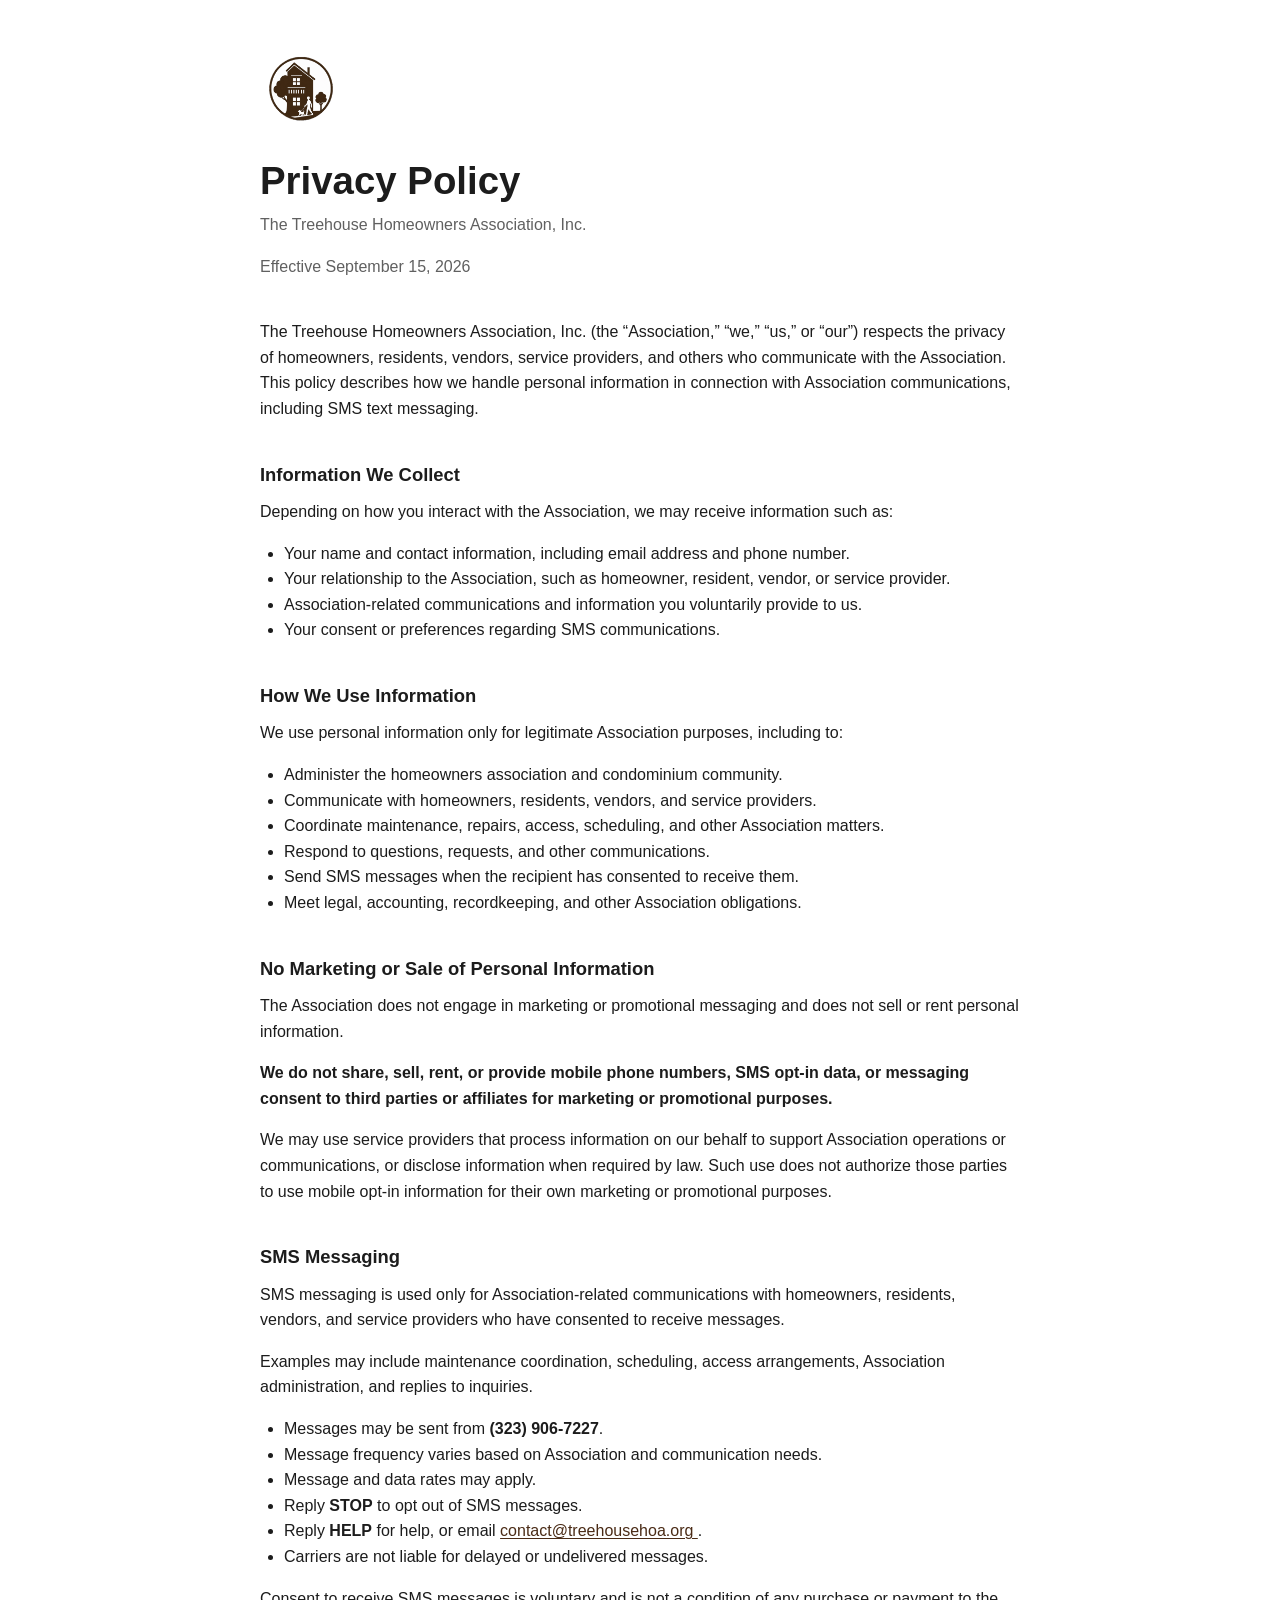
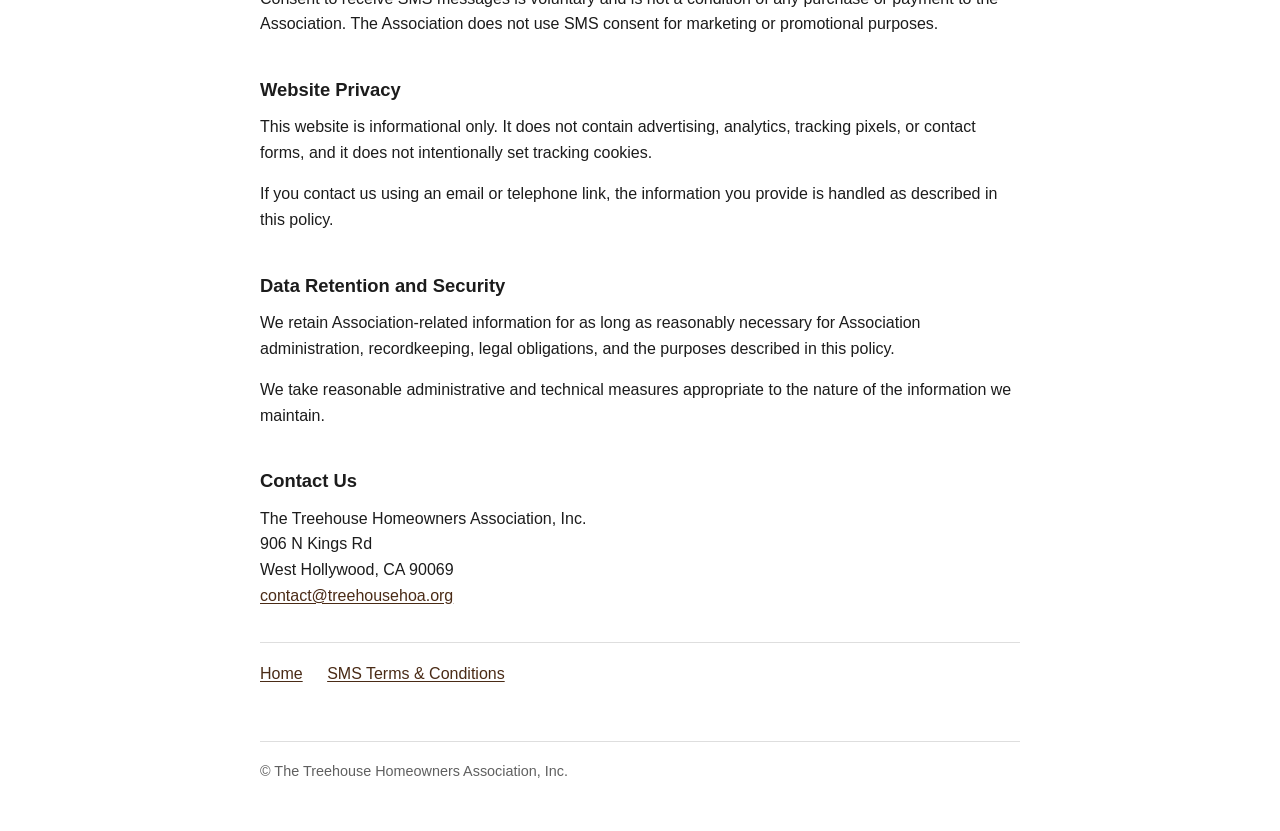
==== privacy/index.html @ dd1295c6 "Add logo image and simplify list items in privacy policy" ====
<!doctype html>
<html lang="en">
<head>
  <meta charset="utf-8">
  <meta name="viewport" content="width=device-width, initial-scale=1">

  <meta name="robots" content="noindex, nofollow, noarchive, nosnippet">
  <meta name="googlebot" content="noindex, nofollow, noarchive, nosnippet">
  <meta name="bingbot" content="noindex, nofollow, noarchive, nosnippet">

  <title>
    Privacy Policy | The Treehouse Homeowners Association, Inc.
  </title>

  <link rel="stylesheet" href="/style.css">
</head>

<body>
<main>

  <img
    src="/logo.png"
    alt="The Treehouse Homeowners Association logo"
    class="logo"
  >

  <header>
    <h1>Privacy Policy</h1>
    <p class="muted">The Treehouse Homeowners Association, Inc.</p>
    <p class="muted">Effective September 15, 2026</p>
  </header>

  <p>
    The Treehouse Homeowners Association, Inc. (the “Association,” “we,”
    “us,” or “our”) respects the privacy of homeowners, residents, vendors,
    service providers, and others who communicate with the Association.
    This policy describes how we handle personal information in connection
    with Association communications, including SMS text messaging.
  </p>

  <h2>Information We Collect</h2>

  <p>
    Depending on how you interact with the Association, we may receive
    information such as:
  </p>

  <ul>
    <li>
      Your name and contact information, including email address
      and phone number.
    </li>

    <li>
      Your relationship to the Association, such as homeowner,
      resident, vendor, or service provider.
    </li>

    <li>
      Association-related communications and information you
      voluntarily provide to us.
    </li>

    <li>
      Your consent or preferences regarding SMS communications.
    </li>
  </ul>

  <h2>How We Use Information</h2>

  <p>
    We use personal information only for legitimate Association purposes,
    including to:
  </p>

  <ul>
    <li>Administer the homeowners association and condominium community.</li>

    <li>
      Communicate with homeowners, residents, vendors, and service providers.
    </li>

    <li>
      Coordinate maintenance, repairs, access, scheduling, and other
      Association matters.
    </li>

    <li>Respond to questions, requests, and other communications.</li>

    <li>
      Send SMS messages when the recipient has consented to receive them.
    </li>

    <li>
      Meet legal, accounting, recordkeeping, and other Association obligations.
    </li>
  </ul>

  <h2>No Marketing or Sale of Personal Information</h2>

  <p>
    The Association does not engage in marketing or promotional messaging
    and does not sell or rent personal information.
  </p>

  <p>
    <strong>
      We do not share, sell, rent, or provide mobile phone numbers,
      SMS opt-in data, or messaging consent to third parties or affiliates
      for marketing or promotional purposes.
    </strong>
  </p>

  <p>
    We may use service providers that process information on our behalf
    to support Association operations or communications, or disclose
    information when required by law. Such use does not authorize those
    parties to use mobile opt-in information for their own marketing or
    promotional purposes.
  </p>

  <h2>SMS Messaging</h2>

  <p>
    SMS messaging is used only for Association-related communications
    with homeowners, residents, vendors, and service providers who have
    consented to receive messages.
  </p>

  <p>
    Examples may include maintenance coordination, scheduling, access
    arrangements, Association administration, and replies to inquiries.
  </p>

  <ul>
    <li>Messages may be sent from <strong>(323) 906-7227</strong>.</li>

    <li>
      Message frequency varies based on Association and communication needs.
    </li>

    <li>Message and data rates may apply.</li>

    <li>Reply <strong>STOP</strong> to opt out of SMS messages.</li>

    <li>
      Reply <strong>HELP</strong> for help, or email
      <a href="mailto:contact@treehousehoa.org">
        contact@treehousehoa.org
      </a>.
    </li>

    <li>Carriers are not liable for delayed or undelivered messages.</li>
  </ul>

  <p>
    Consent to receive SMS messages is voluntary and is not a condition
    of any purchase or payment to the Association. The Association does
    not use SMS consent for marketing or promotional purposes.
  </p>

  <h2>Website Privacy</h2>

  <p>
    This website is informational only. It does not contain advertising,
    analytics, tracking pixels, or contact forms, and it does not
    intentionally set tracking cookies.
  </p>

  <p>
    If you contact us using an email or telephone link, the information
    you provide is handled as described in this policy.
  </p>

  <h2>Data Retention and Security</h2>

  <p>
    We retain Association-related information for as long as reasonably
    necessary for Association administration, recordkeeping, legal
    obligations, and the purposes described in this policy.
  </p>

  <p>
    We take reasonable administrative and technical measures appropriate
    to the nature of the information we maintain.
  </p>

  <h2>Contact Us</h2>

  <address>
    The Treehouse Homeowners Association, Inc.<br>
    906 N Kings Rd<br>
    West Hollywood, CA 90069<br>
    <a href="mailto:contact@treehousehoa.org">
      contact@treehousehoa.org
    </a>
  </address>

  <nav>
    <a href="/">Home</a>
    <a href="/terms/">SMS Terms &amp; Conditions</a>
  </nav>

  <footer>
    &copy; The Treehouse Homeowners Association, Inc.
  </footer>

</main>
</body>
</html>
---- style.css ----
:root {
  --text: #1c1c1c;
  --muted: #606060;
  --border: #dedede;
  --accent: #4a2b16;
}

* {
  box-sizing: border-box;
}

body {
  margin: 0;
  background: #fff;
  color: var(--text);

  font-family:
    -apple-system,
    BlinkMacSystemFont,
    "Segoe UI",
    Roboto,
    Helvetica,
    Arial,
    sans-serif;

  font-size: 16px;
  line-height: 1.6;
}

main {
  width: min(760px, calc(100% - 40px));
  margin: 0 auto;
  padding: 48px 0;
}

.logo {
  display: block;
  width: 82px;
  height: auto;
  margin-bottom: 28px;
}

header {
  margin-bottom: 40px;
}

h1 {
  margin: 0 0 8px;
  font-size: clamp(1.8rem, 4vw, 2.4rem);
  line-height: 1.2;
  font-weight: 650;
}

h2 {
  margin: 38px 0 10px;
  font-size: 1.15rem;
}

p {
  margin: 0 0 16px;
}

ul {
  padding-left: 24px;
}

address {
  font-style: normal;
}

a {
  color: var(--accent);
  text-underline-offset: 2px;
}

.lead {
  font-size: 1.08rem;
}

.muted {
  color: var(--muted);
}

nav {
  margin-top: 34px;
  padding-top: 18px;
  border-top: 1px solid var(--border);
}

nav a + a {
  margin-left: 20px;
}

footer {
  margin-top: 54px;
  padding-top: 18px;
  border-top: 1px solid var(--border);
  color: var(--muted);
  font-size: 0.9rem;
}

@media (max-width: 520px) {
  main {
    width: calc(100% - 28px);
    padding-top: 32px;
  }

  .logo {
    width: 72px;
    margin-bottom: 24px;
  }

  nav a {
    display: block;
    margin: 8px 0;
  }

  nav a + a {
    margin-left: 0;
  }
}
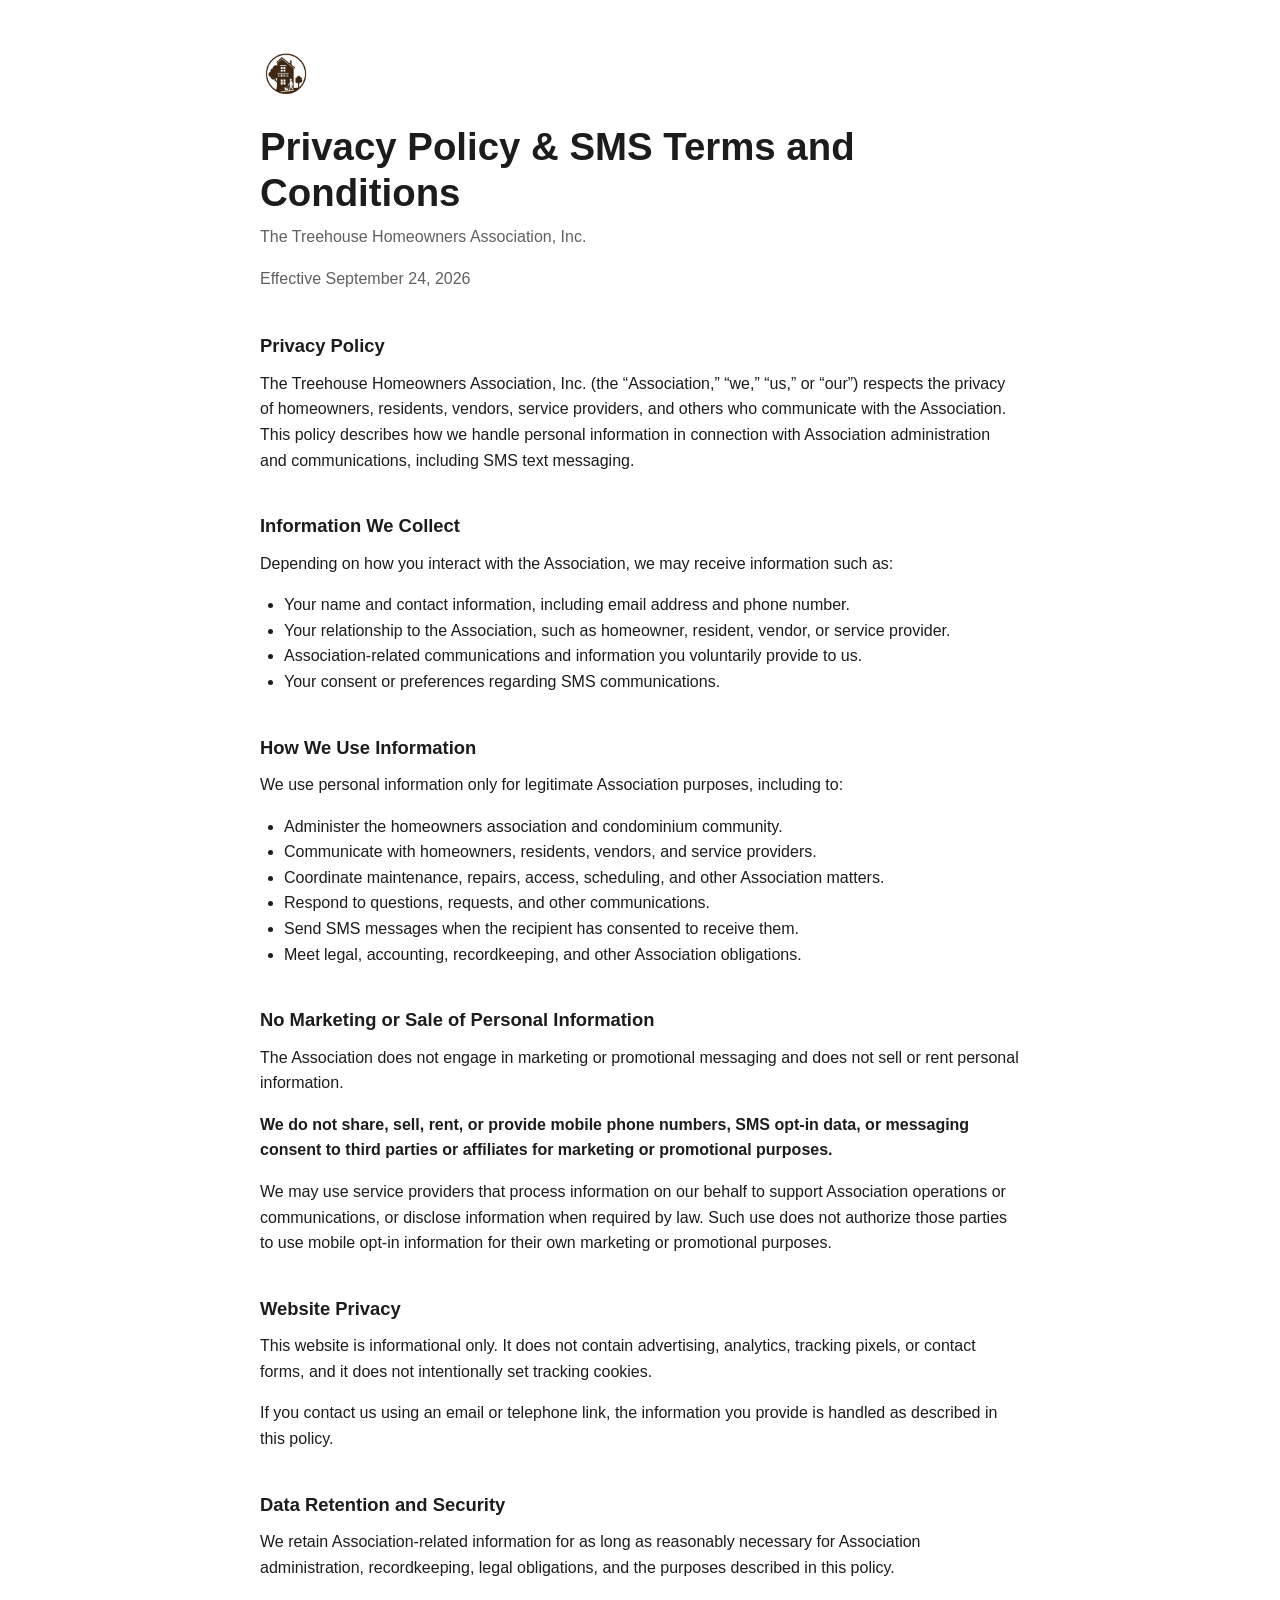
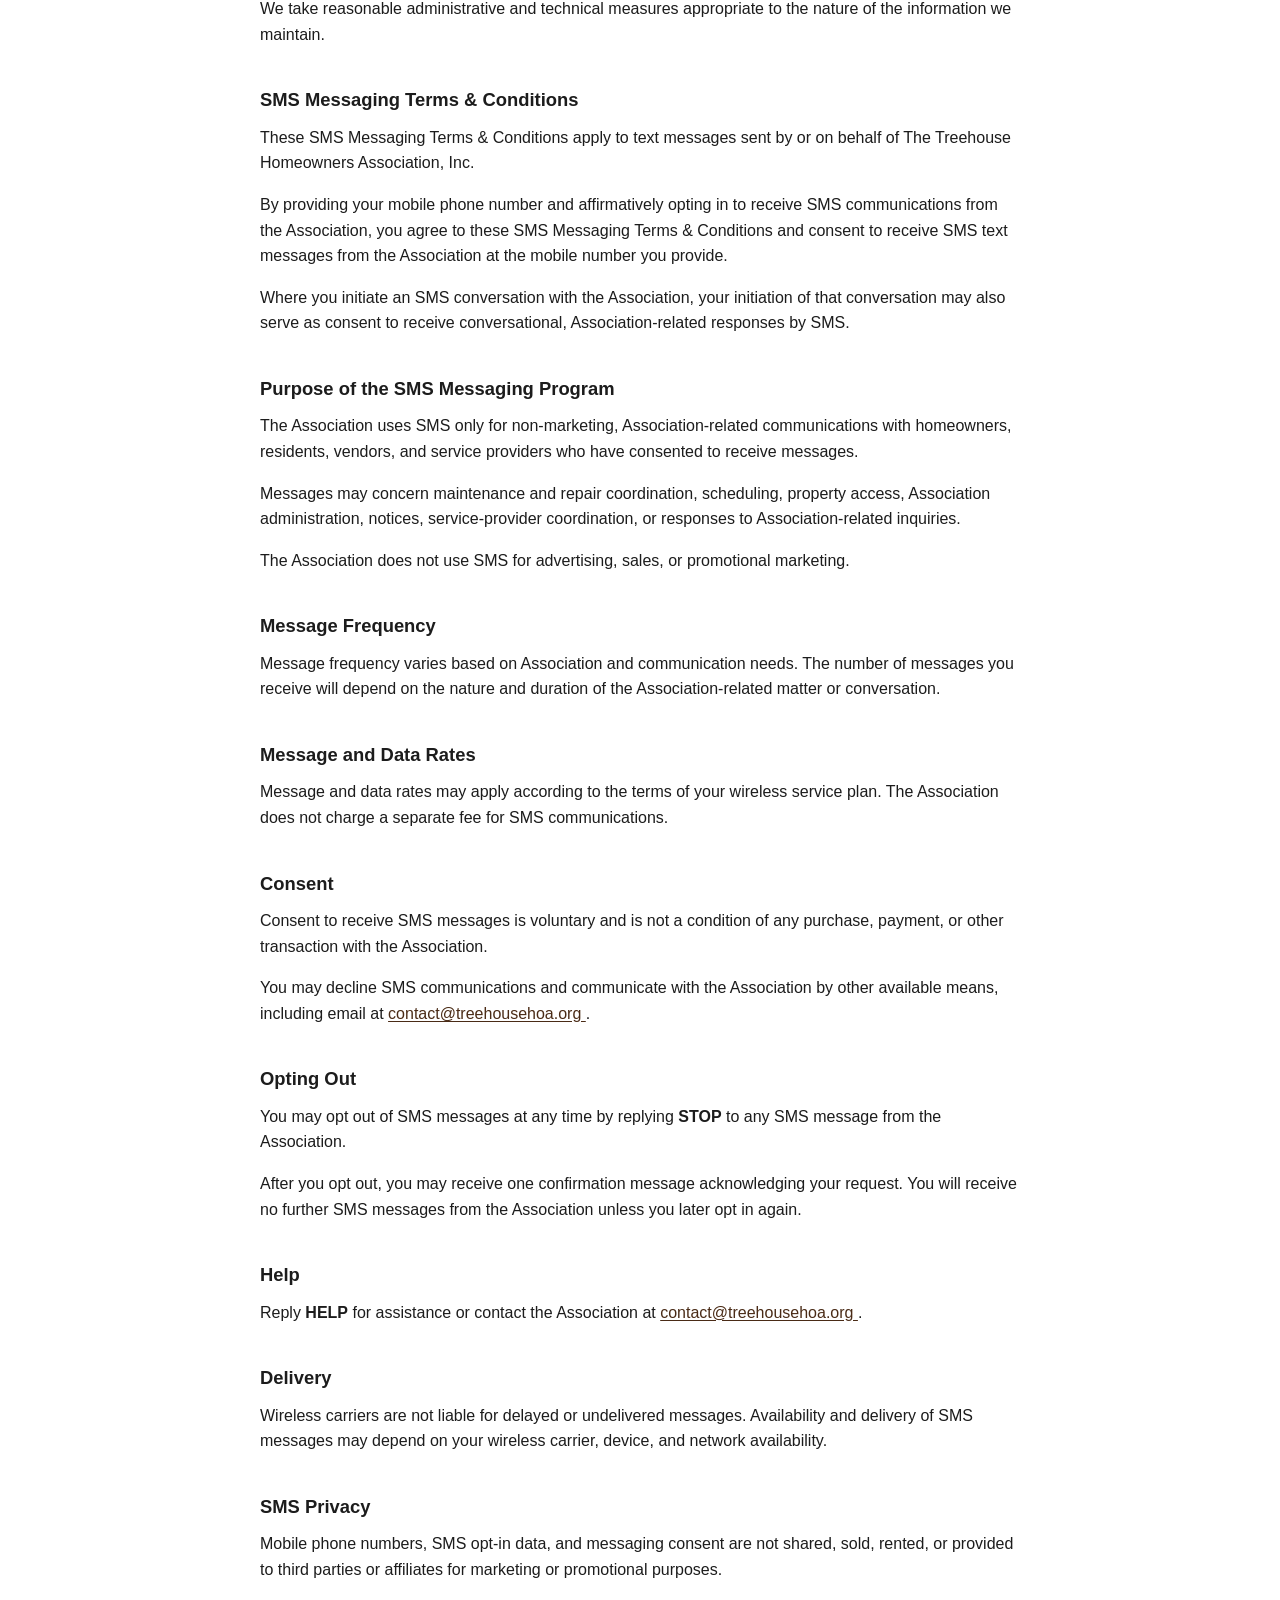
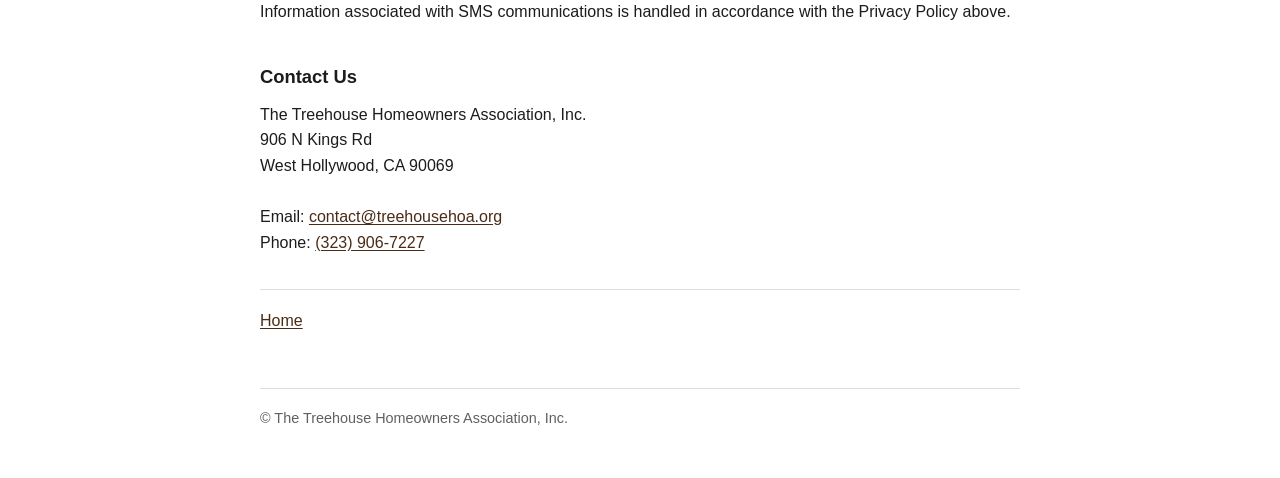
==== commit c2628785: "Update privacy policy to include SMS terms" ====
--- a/privacy/index.html
+++ b/privacy/index.html
@@ -4,12 +4,13 @@
   <meta charset="utf-8">
   <meta name="viewport" content="width=device-width, initial-scale=1">
 
-  <meta name="robots" content="noindex, nofollow, noarchive, nosnippet">
-  <meta name="googlebot" content="noindex, nofollow, noarchive, nosnippet">
-  <meta name="bingbot" content="noindex, nofollow, noarchive, nosnippet">
+  <meta name="robots" content="noindex, noarchive, nosnippet">
+  <meta name="googlebot" content="noindex, noarchive, nosnippet">
+  <meta name="bingbot" content="noindex, noarchive, nosnippet">
 
   <title>
-    Privacy Policy | The Treehouse Homeowners Association, Inc.
+    Privacy Policy &amp; SMS Terms and Conditions |
+    The Treehouse Homeowners Association, Inc.
   </title>
 
   <link rel="stylesheet" href="/style.css">
@@ -25,180 +26,280 @@
   >
 
   <header>
-    <h1>Privacy Policy</h1>
+    <h1>Privacy Policy &amp; SMS Terms and Conditions</h1>
     <p class="muted">The Treehouse Homeowners Association, Inc.</p>
-    <p class="muted">Effective September 15, 2026</p>
+    <p class="muted">Effective September 24, 2026</p>
   </header>
 
-  <p>
-    The Treehouse Homeowners Association, Inc. (the “Association,” “we,”
-    “us,” or “our”) respects the privacy of homeowners, residents, vendors,
-    service providers, and others who communicate with the Association.
-    This policy describes how we handle personal information in connection
-    with Association communications, including SMS text messaging.
-  </p>
-
-  <h2>Information We Collect</h2>
-
-  <p>
-    Depending on how you interact with the Association, we may receive
-    information such as:
-  </p>
-
-  <ul>
-    <li>
-      Your name and contact information, including email address
-      and phone number.
-    </li>
-
-    <li>
-      Your relationship to the Association, such as homeowner,
-      resident, vendor, or service provider.
-    </li>
-
-    <li>
-      Association-related communications and information you
-      voluntarily provide to us.
-    </li>
-
-    <li>
-      Your consent or preferences regarding SMS communications.
-    </li>
-  </ul>
-
-  <h2>How We Use Information</h2>
-
-  <p>
-    We use personal information only for legitimate Association purposes,
-    including to:
-  </p>
-
-  <ul>
-    <li>Administer the homeowners association and condominium community.</li>
-
-    <li>
-      Communicate with homeowners, residents, vendors, and service providers.
-    </li>
-
-    <li>
-      Coordinate maintenance, repairs, access, scheduling, and other
-      Association matters.
-    </li>
-
-    <li>Respond to questions, requests, and other communications.</li>
-
-    <li>
-      Send SMS messages when the recipient has consented to receive them.
-    </li>
-
-    <li>
-      Meet legal, accounting, recordkeeping, and other Association obligations.
-    </li>
-  </ul>
-
-  <h2>No Marketing or Sale of Personal Information</h2>
-
-  <p>
-    The Association does not engage in marketing or promotional messaging
-    and does not sell or rent personal information.
-  </p>
-
-  <p>
-    <strong>
-      We do not share, sell, rent, or provide mobile phone numbers,
-      SMS opt-in data, or messaging consent to third parties or affiliates
-      for marketing or promotional purposes.
-    </strong>
-  </p>
-
-  <p>
-    We may use service providers that process information on our behalf
-    to support Association operations or communications, or disclose
-    information when required by law. Such use does not authorize those
-    parties to use mobile opt-in information for their own marketing or
-    promotional purposes.
-  </p>
-
-  <h2>SMS Messaging</h2>
-
-  <p>
-    SMS messaging is used only for Association-related communications
-    with homeowners, residents, vendors, and service providers who have
-    consented to receive messages.
-  </p>
-
-  <p>
-    Examples may include maintenance coordination, scheduling, access
-    arrangements, Association administration, and replies to inquiries.
-  </p>
-
-  <ul>
-    <li>Messages may be sent from <strong>(323) 906-7227</strong>.</li>
-
-    <li>
+  <section id="privacy-policy">
+
+    <h2>Privacy Policy</h2>
+
+    <p>
+      The Treehouse Homeowners Association, Inc. (the “Association,” “we,”
+      “us,” or “our”) respects the privacy of homeowners, residents, vendors,
+      service providers, and others who communicate with the Association.
+      This policy describes how we handle personal information in connection
+      with Association administration and communications, including SMS text
+      messaging.
+    </p>
+
+    <h2>Information We Collect</h2>
+
+    <p>
+      Depending on how you interact with the Association, we may receive
+      information such as:
+    </p>
+
+    <ul>
+      <li>
+        Your name and contact information, including email address
+        and phone number.
+      </li>
+
+      <li>
+        Your relationship to the Association, such as homeowner,
+        resident, vendor, or service provider.
+      </li>
+
+      <li>
+        Association-related communications and information you
+        voluntarily provide to us.
+      </li>
+
+      <li>
+        Your consent or preferences regarding SMS communications.
+      </li>
+    </ul>
+
+    <h2>How We Use Information</h2>
+
+    <p>
+      We use personal information only for legitimate Association purposes,
+      including to:
+    </p>
+
+    <ul>
+      <li>
+        Administer the homeowners association and condominium community.
+      </li>
+
+      <li>
+        Communicate with homeowners, residents, vendors, and service providers.
+      </li>
+
+      <li>
+        Coordinate maintenance, repairs, access, scheduling, and other
+        Association matters.
+      </li>
+
+      <li>
+        Respond to questions, requests, and other communications.
+      </li>
+
+      <li>
+        Send SMS messages when the recipient has consented to receive them.
+      </li>
+
+      <li>
+        Meet legal, accounting, recordkeeping, and other Association obligations.
+      </li>
+    </ul>
+
+    <h2>No Marketing or Sale of Personal Information</h2>
+
+    <p>
+      The Association does not engage in marketing or promotional messaging
+      and does not sell or rent personal information.
+    </p>
+
+    <p>
+      <strong>
+        We do not share, sell, rent, or provide mobile phone numbers,
+        SMS opt-in data, or messaging consent to third parties or affiliates
+        for marketing or promotional purposes.
+      </strong>
+    </p>
+
+    <p>
+      We may use service providers that process information on our behalf
+      to support Association operations or communications, or disclose
+      information when required by law. Such use does not authorize those
+      parties to use mobile opt-in information for their own marketing or
+      promotional purposes.
+    </p>
+
+    <h2>Website Privacy</h2>
+
+    <p>
+      This website is informational only. It does not contain advertising,
+      analytics, tracking pixels, or contact forms, and it does not
+      intentionally set tracking cookies.
+    </p>
+
+    <p>
+      If you contact us using an email or telephone link, the information
+      you provide is handled as described in this policy.
+    </p>
+
+    <h2>Data Retention and Security</h2>
+
+    <p>
+      We retain Association-related information for as long as reasonably
+      necessary for Association administration, recordkeeping, legal
+      obligations, and the purposes described in this policy.
+    </p>
+
+    <p>
+      We take reasonable administrative and technical measures appropriate
+      to the nature of the information we maintain.
+    </p>
+
+  </section>
+
+
+  <section id="sms-terms">
+
+    <h2>SMS Messaging Terms &amp; Conditions</h2>
+
+    <p>
+      These SMS Messaging Terms &amp; Conditions apply to text messages sent
+      by or on behalf of The Treehouse Homeowners Association, Inc.
+    </p>
+
+    <p>
+      By providing your mobile phone number and affirmatively opting in to
+      receive SMS communications from the Association, you agree to these
+      SMS Messaging Terms &amp; Conditions and consent to receive SMS text
+      messages from the Association at the mobile number you provide.
+    </p>
+
+    <p>
+      Where you initiate an SMS conversation with the Association, your
+      initiation of that conversation may also serve as consent to receive
+      conversational, Association-related responses by SMS.
+    </p>
+
+    <h2>Purpose of the SMS Messaging Program</h2>
+
+    <p>
+      The Association uses SMS only for non-marketing, Association-related
+      communications with homeowners, residents, vendors, and service
+      providers who have consented to receive messages.
+    </p>
+
+    <p>
+      Messages may concern maintenance and repair coordination, scheduling,
+      property access, Association administration, notices, service-provider
+      coordination, or responses to Association-related inquiries.
+    </p>
+
+    <p>
+      The Association does not use SMS for advertising, sales, or promotional
+      marketing.
+    </p>
+
+    <h2>Message Frequency</h2>
+
+    <p>
       Message frequency varies based on Association and communication needs.
-    </li>
-
-    <li>Message and data rates may apply.</li>
-
-    <li>Reply <strong>STOP</strong> to opt out of SMS messages.</li>
-
-    <li>
-      Reply <strong>HELP</strong> for help, or email
+      The number of messages you receive will depend on the nature and duration
+      of the Association-related matter or conversation.
+    </p>
+
+    <h2>Message and Data Rates</h2>
+
+    <p>
+      Message and data rates may apply according to the terms of your wireless
+      service plan. The Association does not charge a separate fee for SMS
+      communications.
+    </p>
+
+    <h2>Consent</h2>
+
+    <p>
+      Consent to receive SMS messages is voluntary and is not a condition
+      of any purchase, payment, or other transaction with the Association.
+    </p>
+
+    <p>
+      You may decline SMS communications and communicate with the Association
+      by other available means, including email at
       <a href="mailto:contact@treehousehoa.org">
         contact@treehousehoa.org
       </a>.
-    </li>
-
-    <li>Carriers are not liable for delayed or undelivered messages.</li>
-  </ul>
-
-  <p>
-    Consent to receive SMS messages is voluntary and is not a condition
-    of any purchase or payment to the Association. The Association does
-    not use SMS consent for marketing or promotional purposes.
-  </p>
-
-  <h2>Website Privacy</h2>
-
-  <p>
-    This website is informational only. It does not contain advertising,
-    analytics, tracking pixels, or contact forms, and it does not
-    intentionally set tracking cookies.
-  </p>
-
-  <p>
-    If you contact us using an email or telephone link, the information
-    you provide is handled as described in this policy.
-  </p>
-
-  <h2>Data Retention and Security</h2>
-
-  <p>
-    We retain Association-related information for as long as reasonably
-    necessary for Association administration, recordkeeping, legal
-    obligations, and the purposes described in this policy.
-  </p>
-
-  <p>
-    We take reasonable administrative and technical measures appropriate
-    to the nature of the information we maintain.
-  </p>
-
-  <h2>Contact Us</h2>
-
-  <address>
-    The Treehouse Homeowners Association, Inc.<br>
-    906 N Kings Rd<br>
-    West Hollywood, CA 90069<br>
-    <a href="mailto:contact@treehousehoa.org">
-      contact@treehousehoa.org
-    </a>
-  </address>
+    </p>
+
+    <h2>Opting Out</h2>
+
+    <p>
+      You may opt out of SMS messages at any time by replying
+      <strong>STOP</strong> to any SMS message from the Association.
+    </p>
+
+    <p>
+      After you opt out, you may receive one confirmation message acknowledging
+      your request. You will receive no further SMS messages from the Association
+      unless you later opt in again.
+    </p>
+
+    <h2>Help</h2>
+
+    <p>
+      Reply <strong>HELP</strong> for assistance or contact the Association at
+      <a href="mailto:contact@treehousehoa.org">
+        contact@treehousehoa.org
+      </a>.
+    </p>
+
+    <h2>Delivery</h2>
+
+    <p>
+      Wireless carriers are not liable for delayed or undelivered messages.
+      Availability and delivery of SMS messages may depend on your wireless
+      carrier, device, and network availability.
+    </p>
+
+    <h2>SMS Privacy</h2>
+
+    <p>
+      Mobile phone numbers, SMS opt-in data, and messaging consent are not
+      shared, sold, rented, or provided to third parties or affiliates for
+      marketing or promotional purposes.
+    </p>
+
+    <p>
+      Information associated with SMS communications is handled in accordance
+      with the Privacy Policy above.
+    </p>
+
+  </section>
+
+
+  <section id="contact">
+
+    <h2>Contact Us</h2>
+
+    <address>
+      The Treehouse Homeowners Association, Inc.<br>
+      906 N Kings Rd<br>
+      West Hollywood, CA 90069<br><br>
+
+      Email:
+      <a href="mailto:contact@treehousehoa.org">
+        contact@treehousehoa.org
+      </a><br>
+
+      Phone:
+      <a href="tel:+13239067227">
+        (323) 906-7227
+      </a>
+    </address>
+
+  </section>
 
   <nav>
     <a href="/">Home</a>
-    <a href="/terms/">SMS Terms &amp; Conditions</a>
   </nav>
 
   <footer>
--- a/style.css
+++ b/style.css
@@ -35,9 +35,9 @@
 
 .logo {
   display: block;
-  width: 82px;
+  width: 52px;
   height: auto;
-  margin-bottom: 28px;
+  margin-bottom: 24px;
 }
 
 header {
@@ -106,8 +106,8 @@
   }
 
   .logo {
-    width: 72px;
-    margin-bottom: 24px;
+    width: 46px;
+    margin-bottom: 20px;
   }
 
   nav a {
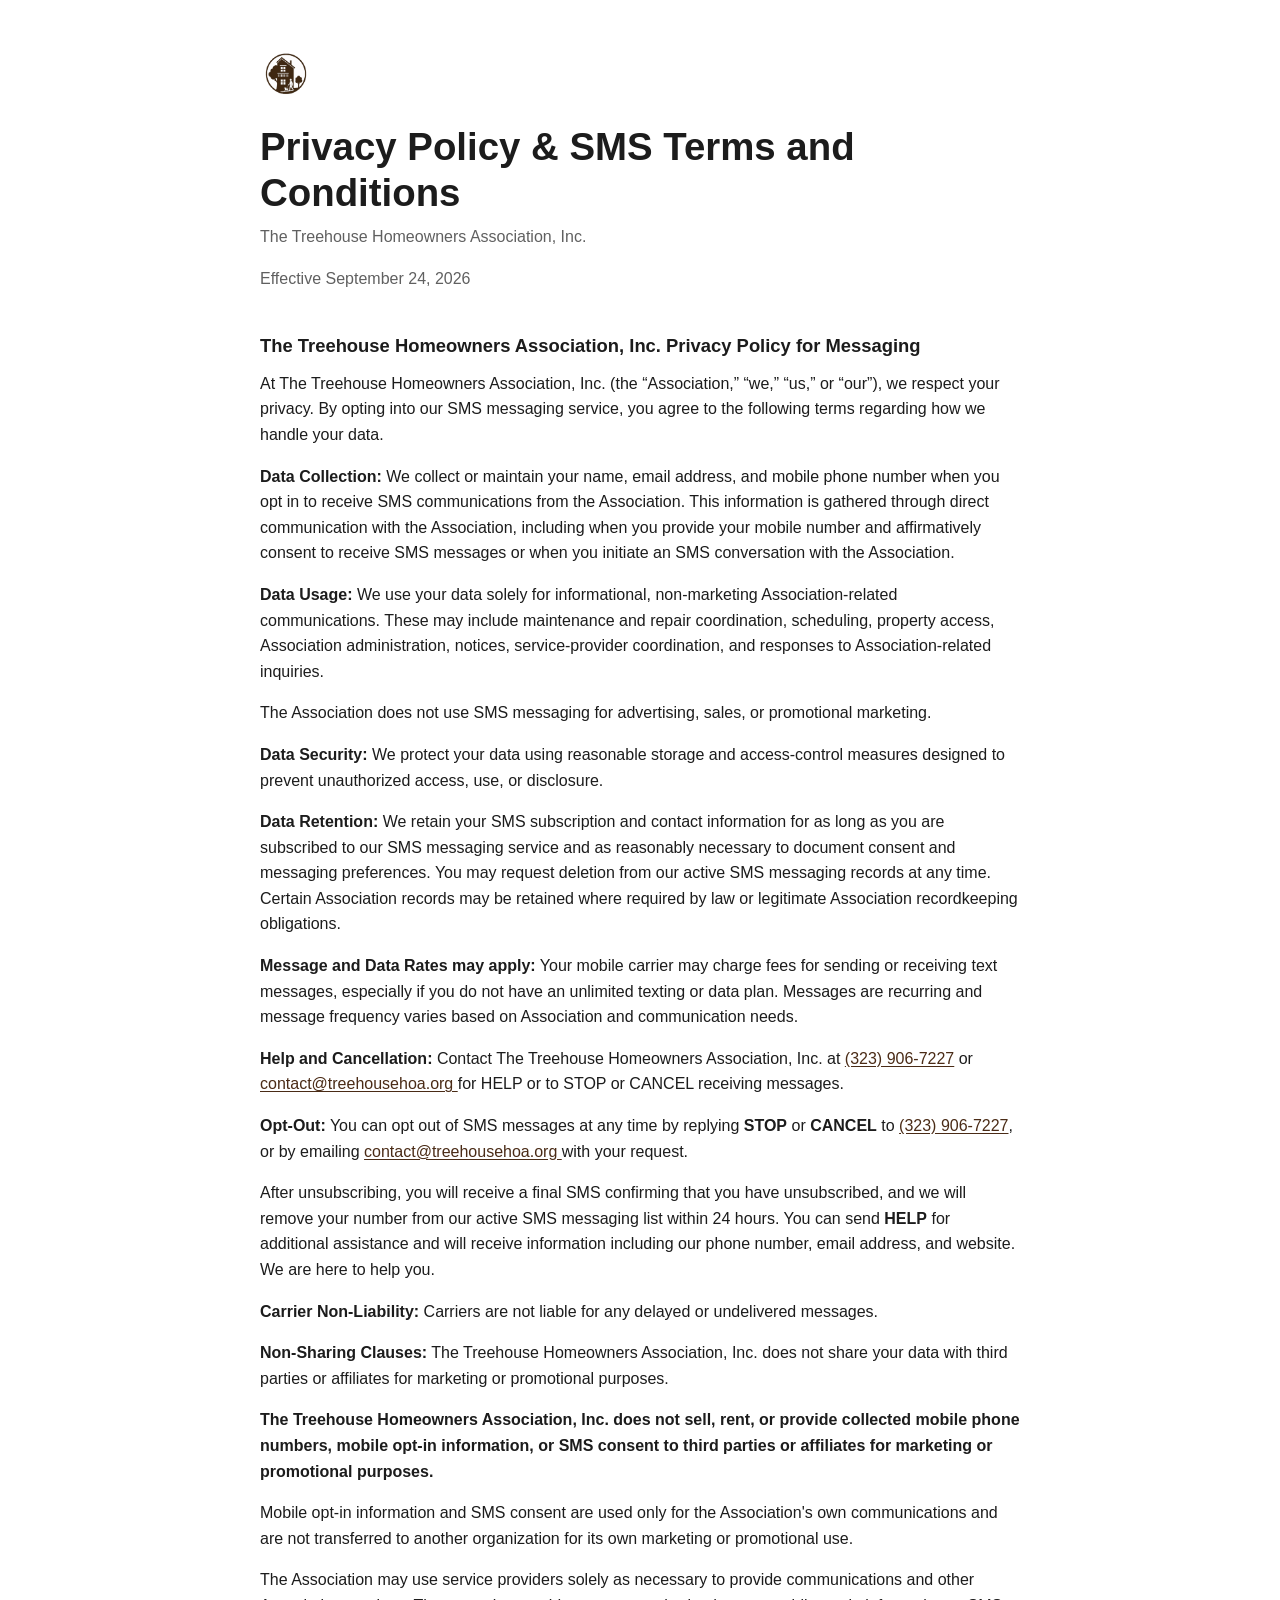
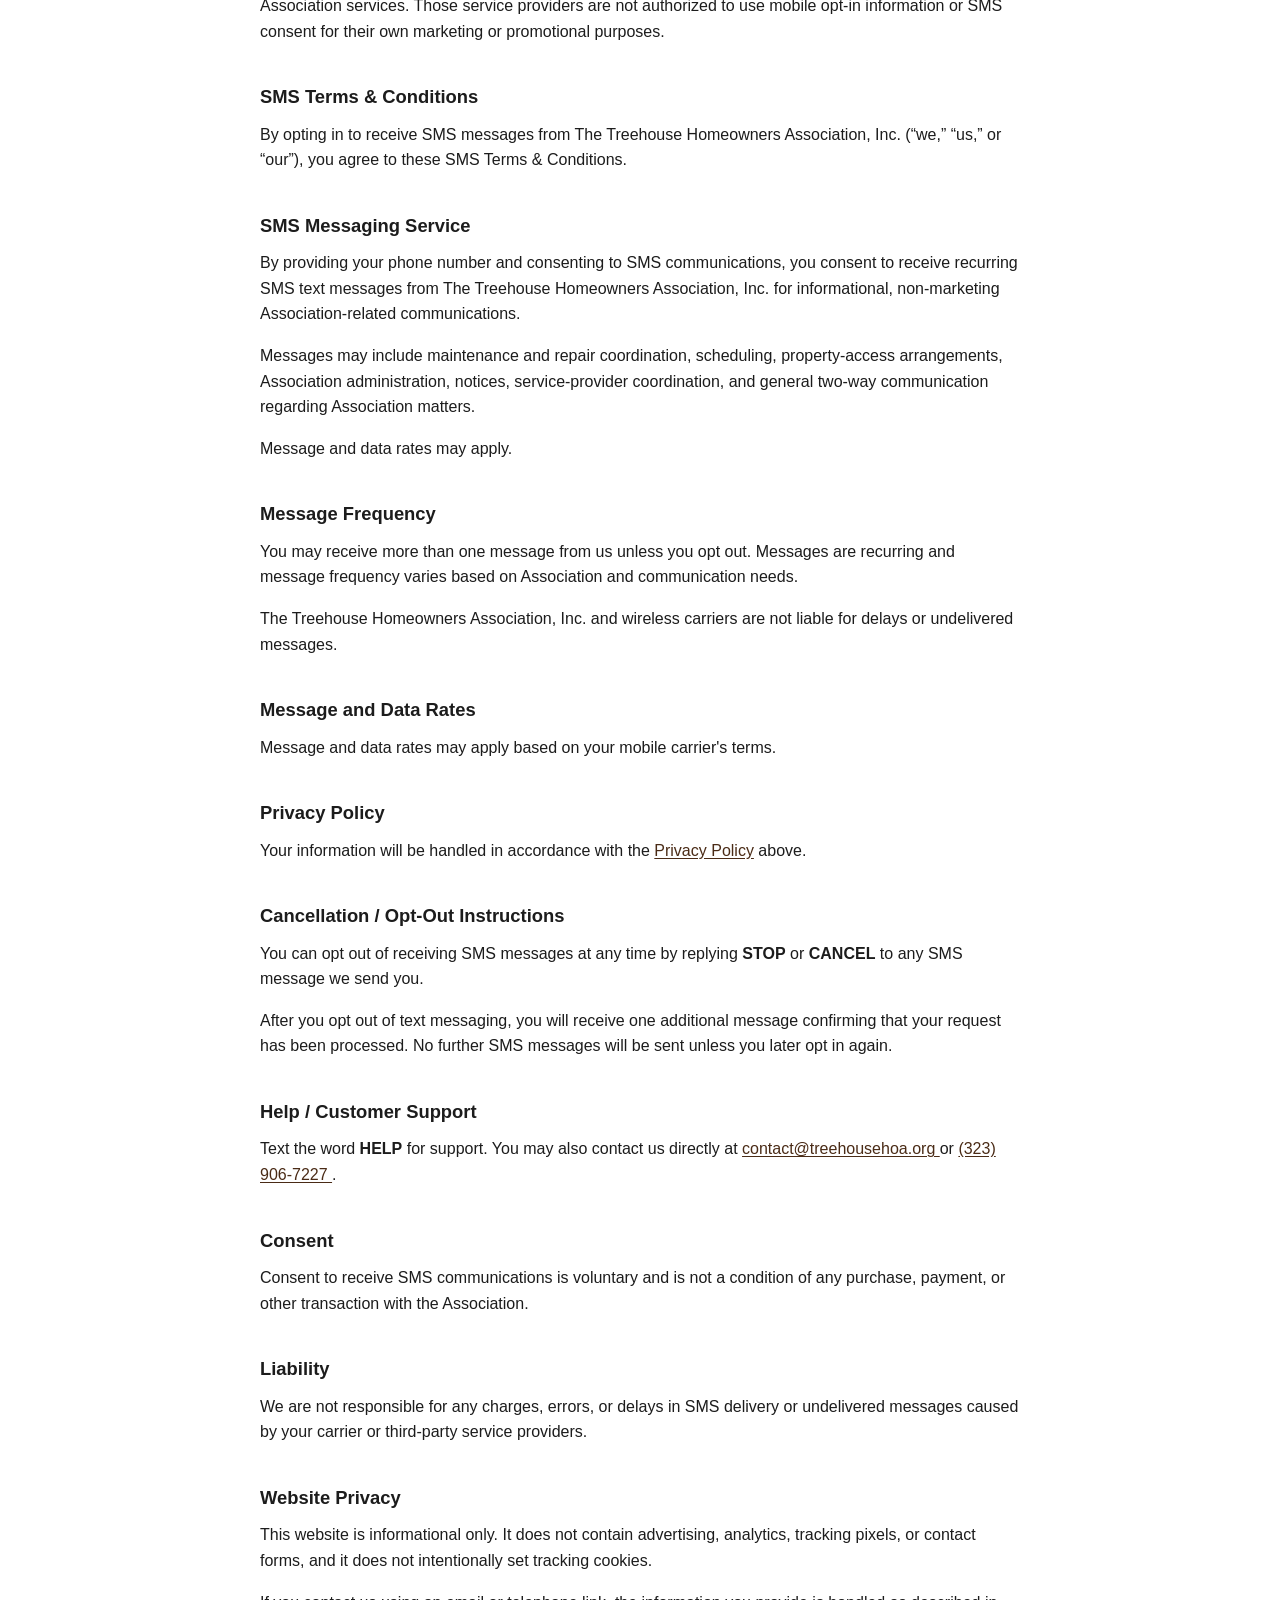
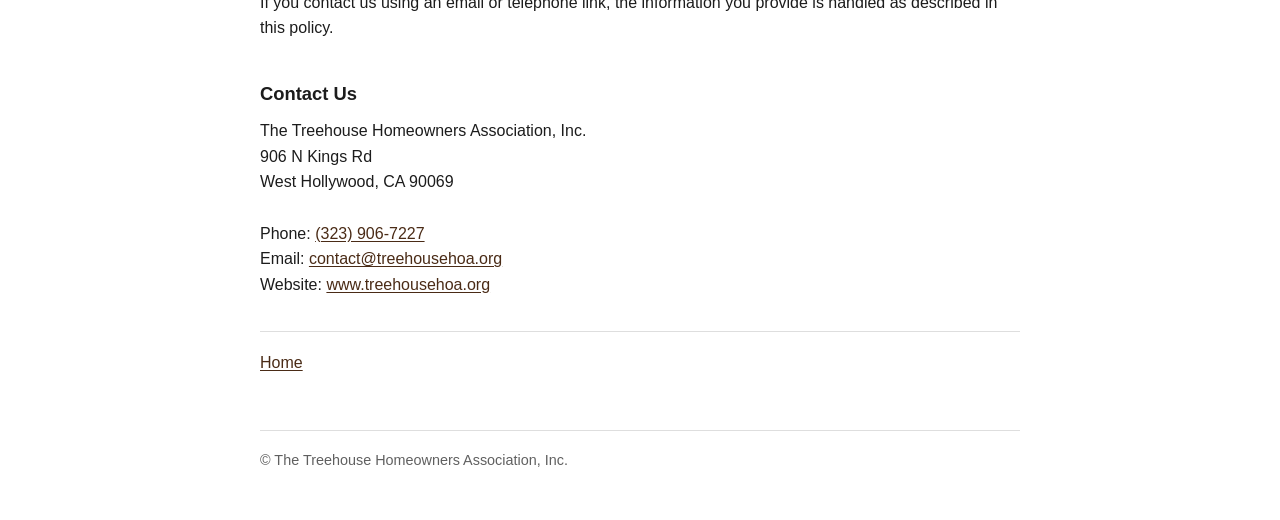
==== commit 2ae1427d: "Update index.html" ====
--- a/privacy/index.html
+++ b/privacy/index.html
@@ -31,103 +31,241 @@
     <p class="muted">Effective September 24, 2026</p>
   </header>
 
+
   <section id="privacy-policy">
 
+    <h2>
+      The Treehouse Homeowners Association, Inc.
+      Privacy Policy for Messaging
+    </h2>
+
+    <p>
+      At The Treehouse Homeowners Association, Inc. (the “Association,”
+      “we,” “us,” or “our”), we respect your privacy. By opting into our
+      SMS messaging service, you agree to the following terms regarding
+      how we handle your data.
+    </p>
+
+    <p>
+      <strong>Data Collection:</strong>
+      We collect or maintain your name, email address, and mobile phone
+      number when you opt in to receive SMS communications from the
+      Association. This information is gathered through direct communication
+      with the Association, including when you provide your mobile number
+      and affirmatively consent to receive SMS messages or when you initiate
+      an SMS conversation with the Association.
+    </p>
+
+    <p>
+      <strong>Data Usage:</strong>
+      We use your data solely for informational, non-marketing
+      Association-related communications. These may include maintenance
+      and repair coordination, scheduling, property access, Association
+      administration, notices, service-provider coordination, and responses
+      to Association-related inquiries.
+    </p>
+
+    <p>
+      The Association does not use SMS messaging for advertising, sales,
+      or promotional marketing.
+    </p>
+
+    <p>
+      <strong>Data Security:</strong>
+      We protect your data using reasonable storage and access-control
+      measures designed to prevent unauthorized access, use, or disclosure.
+    </p>
+
+    <p>
+      <strong>Data Retention:</strong>
+      We retain your SMS subscription and contact information for as long
+      as you are subscribed to our SMS messaging service and as reasonably
+      necessary to document consent and messaging preferences. You may
+      request deletion from our active SMS messaging records at any time.
+      Certain Association records may be retained where required by law
+      or legitimate Association recordkeeping obligations.
+    </p>
+
+    <p>
+      <strong>Message and Data Rates may apply:</strong>
+      Your mobile carrier may charge fees for sending or receiving text
+      messages, especially if you do not have an unlimited texting or
+      data plan. Messages are recurring and message frequency varies based
+      on Association and communication needs.
+    </p>
+
+    <p>
+      <strong>Help and Cancellation:</strong>
+      Contact The Treehouse Homeowners Association, Inc. at
+      <a href="tel:+13239067227">(323) 906-7227</a>
+      or
+      <a href="mailto:contact@treehousehoa.org">
+        contact@treehousehoa.org
+      </a>
+      for HELP or to STOP or CANCEL receiving messages.
+    </p>
+
+    <p>
+      <strong>Opt-Out:</strong>
+      You can opt out of SMS messages at any time by replying
+      <strong>STOP</strong> or <strong>CANCEL</strong> to
+      <a href="tel:+13239067227">(323) 906-7227</a>,
+      or by emailing
+      <a href="mailto:contact@treehousehoa.org">
+        contact@treehousehoa.org
+      </a>
+      with your request.
+    </p>
+
+    <p>
+      After unsubscribing, you will receive a final SMS confirming that
+      you have unsubscribed, and we will remove your number from our active
+      SMS messaging list within 24 hours. You can send
+      <strong>HELP</strong> for additional assistance and will receive
+      information including our phone number, email address, and website.
+      We are here to help you.
+    </p>
+
+    <p>
+      <strong>Carrier Non-Liability:</strong>
+      Carriers are not liable for any delayed or undelivered messages.
+    </p>
+
+    <p>
+      <strong>Non-Sharing Clauses:</strong>
+      The Treehouse Homeowners Association, Inc. does not share your data
+      with third parties or affiliates for marketing or promotional purposes.
+    </p>
+
+    <p>
+      <strong>
+        The Treehouse Homeowners Association, Inc. does not sell, rent,
+        or provide collected mobile phone numbers, mobile opt-in information,
+        or SMS consent to third parties or affiliates for marketing or
+        promotional purposes.
+      </strong>
+    </p>
+
+    <p>
+      Mobile opt-in information and SMS consent are used only for the
+      Association's own communications and are not transferred to another
+      organization for its own marketing or promotional use.
+    </p>
+
+    <p>
+      The Association may use service providers solely as necessary to
+      provide communications and other Association services. Those service
+      providers are not authorized to use mobile opt-in information or
+      SMS consent for their own marketing or promotional purposes.
+    </p>
+
+  </section>
+
+
+  <section id="sms-terms">
+
+    <h2>SMS Terms &amp; Conditions</h2>
+
+    <p>
+      By opting in to receive SMS messages from
+      The Treehouse Homeowners Association, Inc. (“we,” “us,” or “our”),
+      you agree to these SMS Terms &amp; Conditions.
+    </p>
+
+    <h2>SMS Messaging Service</h2>
+
+    <p>
+      By providing your phone number and consenting to SMS communications,
+      you consent to receive recurring SMS text messages from
+      The Treehouse Homeowners Association, Inc. for informational,
+      non-marketing Association-related communications.
+    </p>
+
+    <p>
+      Messages may include maintenance and repair coordination, scheduling,
+      property-access arrangements, Association administration, notices,
+      service-provider coordination, and general two-way communication
+      regarding Association matters.
+    </p>
+
+    <p>
+      Message and data rates may apply.
+    </p>
+
+    <h2>Message Frequency</h2>
+
+    <p>
+      You may receive more than one message from us unless you opt out.
+      Messages are recurring and message frequency varies based on
+      Association and communication needs.
+    </p>
+
+    <p>
+      The Treehouse Homeowners Association, Inc. and wireless carriers
+      are not liable for delays or undelivered messages.
+    </p>
+
+    <h2>Message and Data Rates</h2>
+
+    <p>
+      Message and data rates may apply based on your mobile carrier's terms.
+    </p>
+
     <h2>Privacy Policy</h2>
 
     <p>
-      The Treehouse Homeowners Association, Inc. (the “Association,” “we,”
-      “us,” or “our”) respects the privacy of homeowners, residents, vendors,
-      service providers, and others who communicate with the Association.
-      This policy describes how we handle personal information in connection
-      with Association administration and communications, including SMS text
-      messaging.
-    </p>
-
-    <h2>Information We Collect</h2>
-
-    <p>
-      Depending on how you interact with the Association, we may receive
-      information such as:
-    </p>
-
-    <ul>
-      <li>
-        Your name and contact information, including email address
-        and phone number.
-      </li>
-
-      <li>
-        Your relationship to the Association, such as homeowner,
-        resident, vendor, or service provider.
-      </li>
-
-      <li>
-        Association-related communications and information you
-        voluntarily provide to us.
-      </li>
-
-      <li>
-        Your consent or preferences regarding SMS communications.
-      </li>
-    </ul>
-
-    <h2>How We Use Information</h2>
-
-    <p>
-      We use personal information only for legitimate Association purposes,
-      including to:
-    </p>
-
-    <ul>
-      <li>
-        Administer the homeowners association and condominium community.
-      </li>
-
-      <li>
-        Communicate with homeowners, residents, vendors, and service providers.
-      </li>
-
-      <li>
-        Coordinate maintenance, repairs, access, scheduling, and other
-        Association matters.
-      </li>
-
-      <li>
-        Respond to questions, requests, and other communications.
-      </li>
-
-      <li>
-        Send SMS messages when the recipient has consented to receive them.
-      </li>
-
-      <li>
-        Meet legal, accounting, recordkeeping, and other Association obligations.
-      </li>
-    </ul>
-
-    <h2>No Marketing or Sale of Personal Information</h2>
-
-    <p>
-      The Association does not engage in marketing or promotional messaging
-      and does not sell or rent personal information.
-    </p>
-
-    <p>
-      <strong>
-        We do not share, sell, rent, or provide mobile phone numbers,
-        SMS opt-in data, or messaging consent to third parties or affiliates
-        for marketing or promotional purposes.
-      </strong>
-    </p>
-
-    <p>
-      We may use service providers that process information on our behalf
-      to support Association operations or communications, or disclose
-      information when required by law. Such use does not authorize those
-      parties to use mobile opt-in information for their own marketing or
-      promotional purposes.
-    </p>
+      Your information will be handled in accordance with the
+      <a href="#privacy-policy">Privacy Policy</a> above.
+    </p>
+
+    <h2>Cancellation / Opt-Out Instructions</h2>
+
+    <p>
+      You can opt out of receiving SMS messages at any time by replying
+      <strong>STOP</strong> or <strong>CANCEL</strong> to any SMS message
+      we send you.
+    </p>
+
+    <p>
+      After you opt out of text messaging, you will receive one additional
+      message confirming that your request has been processed. No further
+      SMS messages will be sent unless you later opt in again.
+    </p>
+
+    <h2>Help / Customer Support</h2>
+
+    <p>
+      Text the word <strong>HELP</strong> for support.
+      You may also contact us directly at
+      <a href="mailto:contact@treehousehoa.org">
+        contact@treehousehoa.org
+      </a>
+      or
+      <a href="tel:+13239067227">
+        (323) 906-7227
+      </a>.
+    </p>
+
+    <h2>Consent</h2>
+
+    <p>
+      Consent to receive SMS communications is voluntary and is not a
+      condition of any purchase, payment, or other transaction with the
+      Association.
+    </p>
+
+    <h2>Liability</h2>
+
+    <p>
+      We are not responsible for any charges, errors, or delays in SMS
+      delivery or undelivered messages caused by your carrier or third-party
+      service providers.
+    </p>
+
+  </section>
+
+
+  <section id="website-privacy">
 
     <h2>Website Privacy</h2>
 
@@ -140,137 +278,6 @@
     <p>
       If you contact us using an email or telephone link, the information
       you provide is handled as described in this policy.
-    </p>
-
-    <h2>Data Retention and Security</h2>
-
-    <p>
-      We retain Association-related information for as long as reasonably
-      necessary for Association administration, recordkeeping, legal
-      obligations, and the purposes described in this policy.
-    </p>
-
-    <p>
-      We take reasonable administrative and technical measures appropriate
-      to the nature of the information we maintain.
-    </p>
-
-  </section>
-
-
-  <section id="sms-terms">
-
-    <h2>SMS Messaging Terms &amp; Conditions</h2>
-
-    <p>
-      These SMS Messaging Terms &amp; Conditions apply to text messages sent
-      by or on behalf of The Treehouse Homeowners Association, Inc.
-    </p>
-
-    <p>
-      By providing your mobile phone number and affirmatively opting in to
-      receive SMS communications from the Association, you agree to these
-      SMS Messaging Terms &amp; Conditions and consent to receive SMS text
-      messages from the Association at the mobile number you provide.
-    </p>
-
-    <p>
-      Where you initiate an SMS conversation with the Association, your
-      initiation of that conversation may also serve as consent to receive
-      conversational, Association-related responses by SMS.
-    </p>
-
-    <h2>Purpose of the SMS Messaging Program</h2>
-
-    <p>
-      The Association uses SMS only for non-marketing, Association-related
-      communications with homeowners, residents, vendors, and service
-      providers who have consented to receive messages.
-    </p>
-
-    <p>
-      Messages may concern maintenance and repair coordination, scheduling,
-      property access, Association administration, notices, service-provider
-      coordination, or responses to Association-related inquiries.
-    </p>
-
-    <p>
-      The Association does not use SMS for advertising, sales, or promotional
-      marketing.
-    </p>
-
-    <h2>Message Frequency</h2>
-
-    <p>
-      Message frequency varies based on Association and communication needs.
-      The number of messages you receive will depend on the nature and duration
-      of the Association-related matter or conversation.
-    </p>
-
-    <h2>Message and Data Rates</h2>
-
-    <p>
-      Message and data rates may apply according to the terms of your wireless
-      service plan. The Association does not charge a separate fee for SMS
-      communications.
-    </p>
-
-    <h2>Consent</h2>
-
-    <p>
-      Consent to receive SMS messages is voluntary and is not a condition
-      of any purchase, payment, or other transaction with the Association.
-    </p>
-
-    <p>
-      You may decline SMS communications and communicate with the Association
-      by other available means, including email at
-      <a href="mailto:contact@treehousehoa.org">
-        contact@treehousehoa.org
-      </a>.
-    </p>
-
-    <h2>Opting Out</h2>
-
-    <p>
-      You may opt out of SMS messages at any time by replying
-      <strong>STOP</strong> to any SMS message from the Association.
-    </p>
-
-    <p>
-      After you opt out, you may receive one confirmation message acknowledging
-      your request. You will receive no further SMS messages from the Association
-      unless you later opt in again.
-    </p>
-
-    <h2>Help</h2>
-
-    <p>
-      Reply <strong>HELP</strong> for assistance or contact the Association at
-      <a href="mailto:contact@treehousehoa.org">
-        contact@treehousehoa.org
-      </a>.
-    </p>
-
-    <h2>Delivery</h2>
-
-    <p>
-      Wireless carriers are not liable for delayed or undelivered messages.
-      Availability and delivery of SMS messages may depend on your wireless
-      carrier, device, and network availability.
-    </p>
-
-    <h2>SMS Privacy</h2>
-
-    <p>
-      Mobile phone numbers, SMS opt-in data, and messaging consent are not
-      shared, sold, rented, or provided to third parties or affiliates for
-      marketing or promotional purposes.
-    </p>
-
-    <p>
-      Information associated with SMS communications is handled in accordance
-      with the Privacy Policy above.
     </p>
 
   </section>
@@ -285,18 +292,24 @@
       906 N Kings Rd<br>
       West Hollywood, CA 90069<br><br>
 
+      Phone:
+      <a href="tel:+13239067227">
+        (323) 906-7227
+      </a><br>
+
       Email:
       <a href="mailto:contact@treehousehoa.org">
         contact@treehousehoa.org
       </a><br>
 
-      Phone:
-      <a href="tel:+13239067227">
-        (323) 906-7227
+      Website:
+      <a href="https://www.treehousehoa.org/">
+        www.treehousehoa.org
       </a>
     </address>
 
   </section>
+
 
   <nav>
     <a href="/">Home</a>
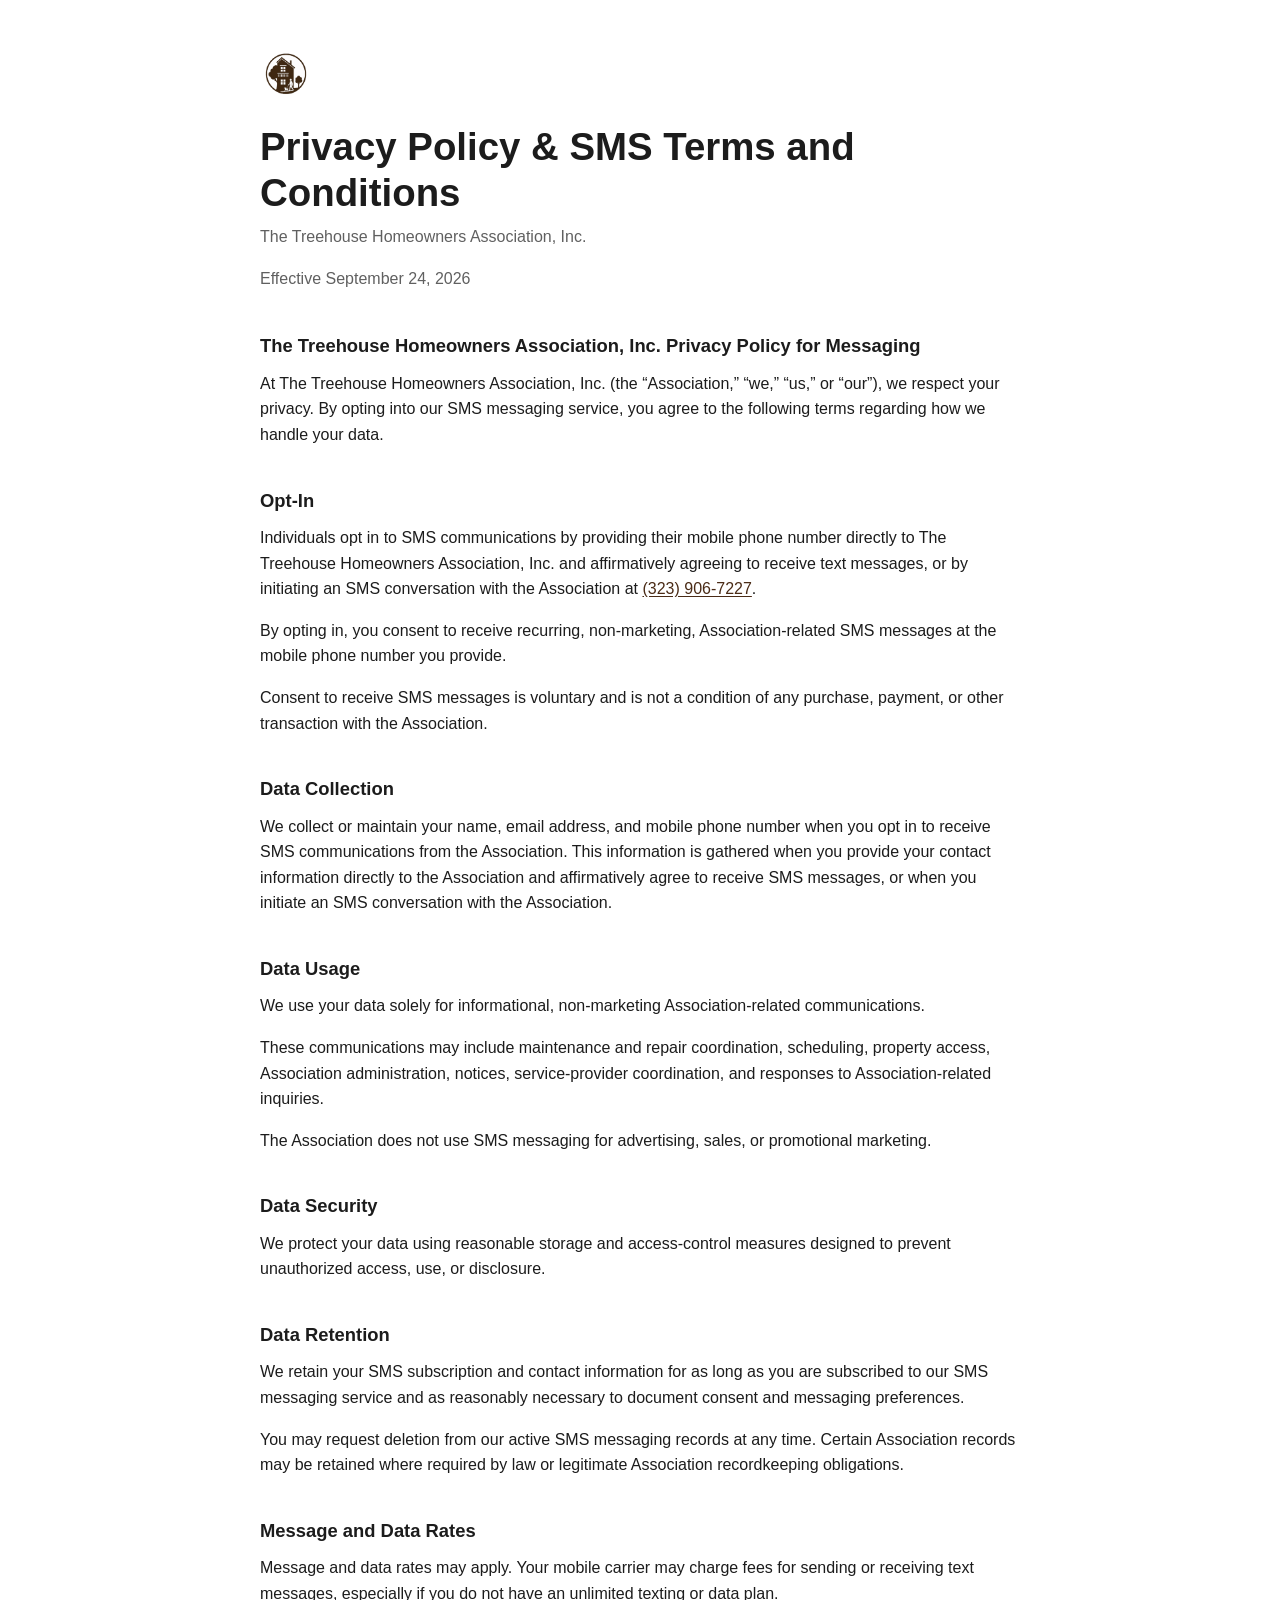
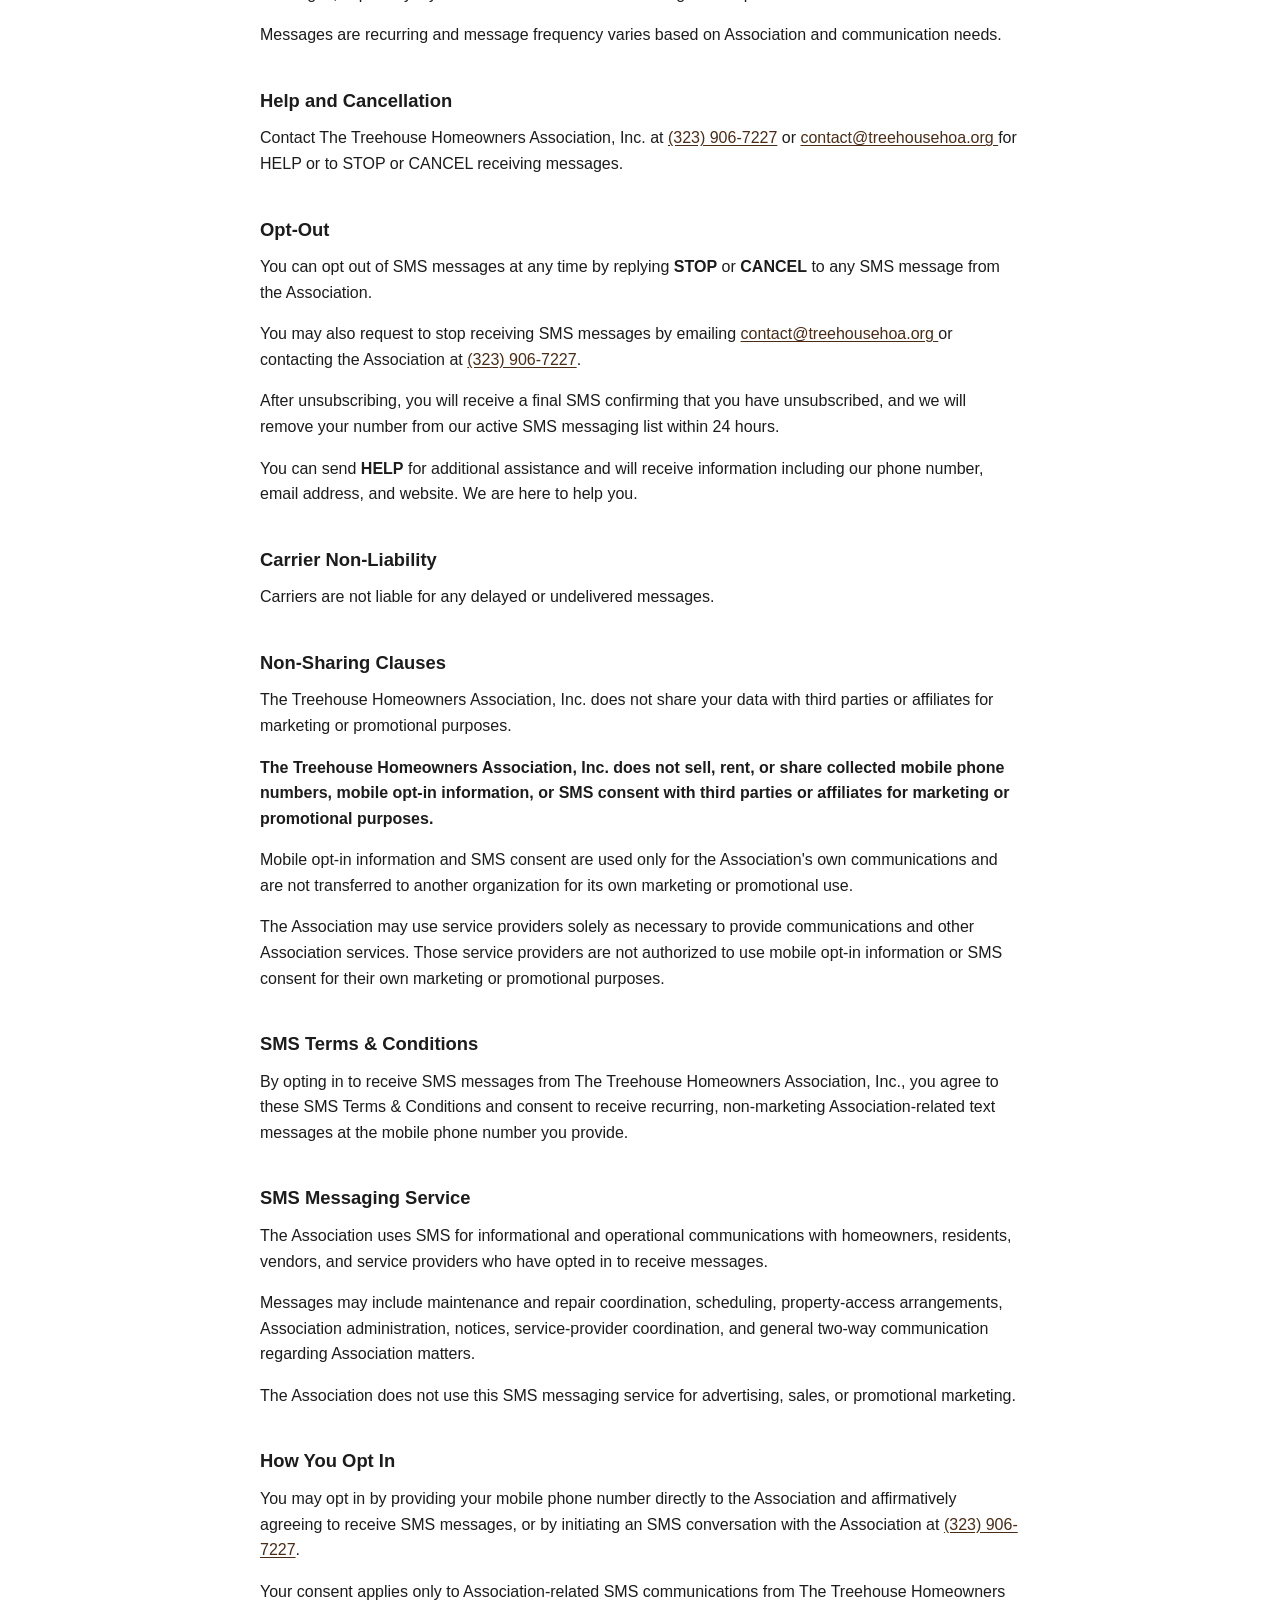
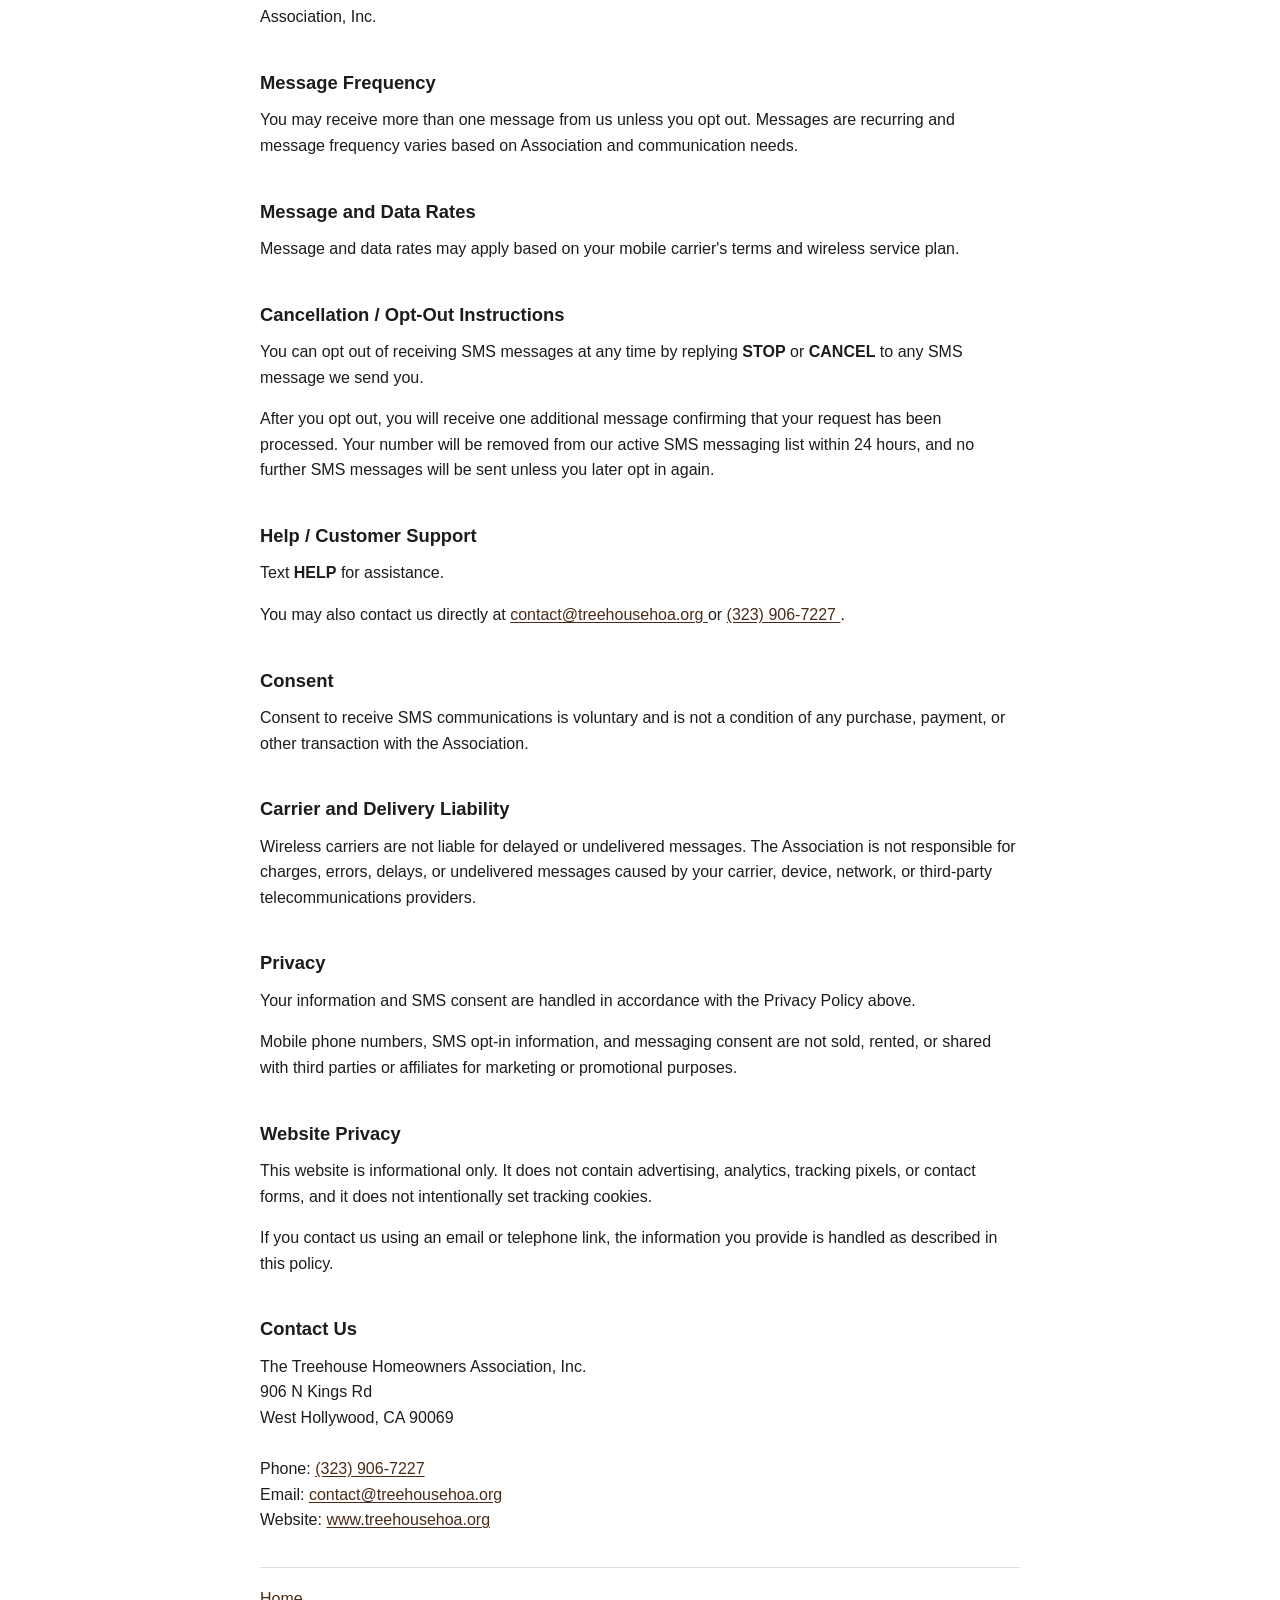
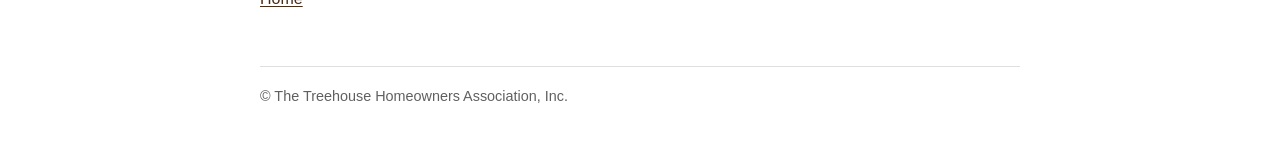
==== commit 823a7495: "Revise SMS terms and conditions for clarity Updated SMS terms and conditions for clarity and consist" ====
--- a/privacy/index.html
+++ b/privacy/index.html
@@ -46,23 +46,50 @@
       how we handle your data.
     </p>
 
-    <p>
-      <strong>Data Collection:</strong>
+    <h2>Opt-In</h2>
+
+    <p>
+      Individuals opt in to SMS communications by providing their mobile
+      phone number directly to The Treehouse Homeowners Association, Inc.
+      and affirmatively agreeing to receive text messages, or by initiating
+      an SMS conversation with the Association at
+      <a href="tel:+13239067227">(323) 906-7227</a>.
+    </p>
+
+    <p>
+      By opting in, you consent to receive recurring, non-marketing,
+      Association-related SMS messages at the mobile phone number you
+      provide.
+    </p>
+
+    <p>
+      Consent to receive SMS messages is voluntary and is not a condition
+      of any purchase, payment, or other transaction with the Association.
+    </p>
+
+    <h2>Data Collection</h2>
+
+    <p>
       We collect or maintain your name, email address, and mobile phone
       number when you opt in to receive SMS communications from the
-      Association. This information is gathered through direct communication
-      with the Association, including when you provide your mobile number
-      and affirmatively consent to receive SMS messages or when you initiate
-      an SMS conversation with the Association.
-    </p>
-
-    <p>
-      <strong>Data Usage:</strong>
+      Association. This information is gathered when you provide your
+      contact information directly to the Association and affirmatively
+      agree to receive SMS messages, or when you initiate an SMS
+      conversation with the Association.
+    </p>
+
+    <h2>Data Usage</h2>
+
+    <p>
       We use your data solely for informational, non-marketing
-      Association-related communications. These may include maintenance
-      and repair coordination, scheduling, property access, Association
-      administration, notices, service-provider coordination, and responses
-      to Association-related inquiries.
+      Association-related communications.
+    </p>
+
+    <p>
+      These communications may include maintenance and repair coordination,
+      scheduling, property access, Association administration, notices,
+      service-provider coordination, and responses to Association-related
+      inquiries.
     </p>
 
     <p>
@@ -70,32 +97,43 @@
       or promotional marketing.
     </p>
 
-    <p>
-      <strong>Data Security:</strong>
+    <h2>Data Security</h2>
+
+    <p>
       We protect your data using reasonable storage and access-control
       measures designed to prevent unauthorized access, use, or disclosure.
     </p>
 
-    <p>
-      <strong>Data Retention:</strong>
+    <h2>Data Retention</h2>
+
+    <p>
       We retain your SMS subscription and contact information for as long
       as you are subscribed to our SMS messaging service and as reasonably
-      necessary to document consent and messaging preferences. You may
-      request deletion from our active SMS messaging records at any time.
-      Certain Association records may be retained where required by law
-      or legitimate Association recordkeeping obligations.
-    </p>
-
-    <p>
-      <strong>Message and Data Rates may apply:</strong>
-      Your mobile carrier may charge fees for sending or receiving text
-      messages, especially if you do not have an unlimited texting or
-      data plan. Messages are recurring and message frequency varies based
-      on Association and communication needs.
-    </p>
-
-    <p>
-      <strong>Help and Cancellation:</strong>
+      necessary to document consent and messaging preferences.
+    </p>
+
+    <p>
+      You may request deletion from our active SMS messaging records at
+      any time. Certain Association records may be retained where required
+      by law or legitimate Association recordkeeping obligations.
+    </p>
+
+    <h2>Message and Data Rates</h2>
+
+    <p>
+      Message and data rates may apply. Your mobile carrier may charge
+      fees for sending or receiving text messages, especially if you do
+      not have an unlimited texting or data plan.
+    </p>
+
+    <p>
+      Messages are recurring and message frequency varies based on
+      Association and communication needs.
+    </p>
+
+    <h2>Help and Cancellation</h2>
+
+    <p>
       Contact The Treehouse Homeowners Association, Inc. at
       <a href="tel:+13239067227">(323) 906-7227</a>
       or
@@ -105,34 +143,44 @@
       for HELP or to STOP or CANCEL receiving messages.
     </p>
 
-    <p>
-      <strong>Opt-Out:</strong>
+    <h2>Opt-Out</h2>
+
+    <p>
       You can opt out of SMS messages at any time by replying
-      <strong>STOP</strong> or <strong>CANCEL</strong> to
-      <a href="tel:+13239067227">(323) 906-7227</a>,
-      or by emailing
+      <strong>STOP</strong> or <strong>CANCEL</strong> to any SMS message
+      from the Association.
+    </p>
+
+    <p>
+      You may also request to stop receiving SMS messages by emailing
       <a href="mailto:contact@treehousehoa.org">
         contact@treehousehoa.org
       </a>
-      with your request.
+      or contacting the Association at
+      <a href="tel:+13239067227">(323) 906-7227</a>.
     </p>
 
     <p>
       After unsubscribing, you will receive a final SMS confirming that
       you have unsubscribed, and we will remove your number from our active
-      SMS messaging list within 24 hours. You can send
-      <strong>HELP</strong> for additional assistance and will receive
-      information including our phone number, email address, and website.
-      We are here to help you.
-    </p>
-
-    <p>
-      <strong>Carrier Non-Liability:</strong>
+      SMS messaging list within 24 hours.
+    </p>
+
+    <p>
+      You can send <strong>HELP</strong> for additional assistance and
+      will receive information including our phone number, email address,
+      and website. We are here to help you.
+    </p>
+
+    <h2>Carrier Non-Liability</h2>
+
+    <p>
       Carriers are not liable for any delayed or undelivered messages.
     </p>
 
-    <p>
-      <strong>Non-Sharing Clauses:</strong>
+    <h2>Non-Sharing Clauses</h2>
+
+    <p>
       The Treehouse Homeowners Association, Inc. does not share your data
       with third parties or affiliates for marketing or promotional purposes.
     </p>
@@ -140,8 +188,8 @@
     <p>
       <strong>
         The Treehouse Homeowners Association, Inc. does not sell, rent,
-        or provide collected mobile phone numbers, mobile opt-in information,
-        or SMS consent to third parties or affiliates for marketing or
+        or share collected mobile phone numbers, mobile opt-in information,
+        or SMS consent with third parties or affiliates for marketing or
         promotional purposes.
       </strong>
     </p>
@@ -168,17 +216,18 @@
 
     <p>
       By opting in to receive SMS messages from
-      The Treehouse Homeowners Association, Inc. (“we,” “us,” or “our”),
-      you agree to these SMS Terms &amp; Conditions.
+      The Treehouse Homeowners Association, Inc., you agree to these
+      SMS Terms &amp; Conditions and consent to receive recurring,
+      non-marketing Association-related text messages at the mobile
+      phone number you provide.
     </p>
 
     <h2>SMS Messaging Service</h2>
 
     <p>
-      By providing your phone number and consenting to SMS communications,
-      you consent to receive recurring SMS text messages from
-      The Treehouse Homeowners Association, Inc. for informational,
-      non-marketing Association-related communications.
+      The Association uses SMS for informational and operational
+      communications with homeowners, residents, vendors, and service
+      providers who have opted in to receive messages.
     </p>
 
     <p>
@@ -189,7 +238,22 @@
     </p>
 
     <p>
-      Message and data rates may apply.
+      The Association does not use this SMS messaging service for
+      advertising, sales, or promotional marketing.
+    </p>
+
+    <h2>How You Opt In</h2>
+
+    <p>
+      You may opt in by providing your mobile phone number directly to
+      the Association and affirmatively agreeing to receive SMS messages,
+      or by initiating an SMS conversation with the Association at
+      <a href="tel:+13239067227">(323) 906-7227</a>.
+    </p>
+
+    <p>
+      Your consent applies only to Association-related SMS communications
+      from The Treehouse Homeowners Association, Inc.
     </p>
 
     <h2>Message Frequency</h2>
@@ -200,22 +264,11 @@
       Association and communication needs.
     </p>
 
-    <p>
-      The Treehouse Homeowners Association, Inc. and wireless carriers
-      are not liable for delays or undelivered messages.
-    </p>
-
     <h2>Message and Data Rates</h2>
 
     <p>
-      Message and data rates may apply based on your mobile carrier's terms.
-    </p>
-
-    <h2>Privacy Policy</h2>
-
-    <p>
-      Your information will be handled in accordance with the
-      <a href="#privacy-policy">Privacy Policy</a> above.
+      Message and data rates may apply based on your mobile carrier's
+      terms and wireless service plan.
     </p>
 
     <h2>Cancellation / Opt-Out Instructions</h2>
@@ -227,15 +280,19 @@
     </p>
 
     <p>
-      After you opt out of text messaging, you will receive one additional
-      message confirming that your request has been processed. No further
+      After you opt out, you will receive one additional message confirming
+      that your request has been processed. Your number will be removed
+      from our active SMS messaging list within 24 hours, and no further
       SMS messages will be sent unless you later opt in again.
     </p>
 
     <h2>Help / Customer Support</h2>
 
     <p>
-      Text the word <strong>HELP</strong> for support.
+      Text <strong>HELP</strong> for assistance.
+    </p>
+
+    <p>
       You may also contact us directly at
       <a href="mailto:contact@treehousehoa.org">
         contact@treehousehoa.org
@@ -254,12 +311,26 @@
       Association.
     </p>
 
-    <h2>Liability</h2>
-
-    <p>
-      We are not responsible for any charges, errors, or delays in SMS
-      delivery or undelivered messages caused by your carrier or third-party
-      service providers.
+    <h2>Carrier and Delivery Liability</h2>
+
+    <p>
+      Wireless carriers are not liable for delayed or undelivered messages.
+      The Association is not responsible for charges, errors, delays,
+      or undelivered messages caused by your carrier, device, network,
+      or third-party telecommunications providers.
+    </p>
+
+    <h2>Privacy</h2>
+
+    <p>
+      Your information and SMS consent are handled in accordance with
+      the Privacy Policy above.
+    </p>
+
+    <p>
+      Mobile phone numbers, SMS opt-in information, and messaging consent
+      are not sold, rented, or shared with third parties or affiliates
+      for marketing or promotional purposes.
     </p>
 
   </section>
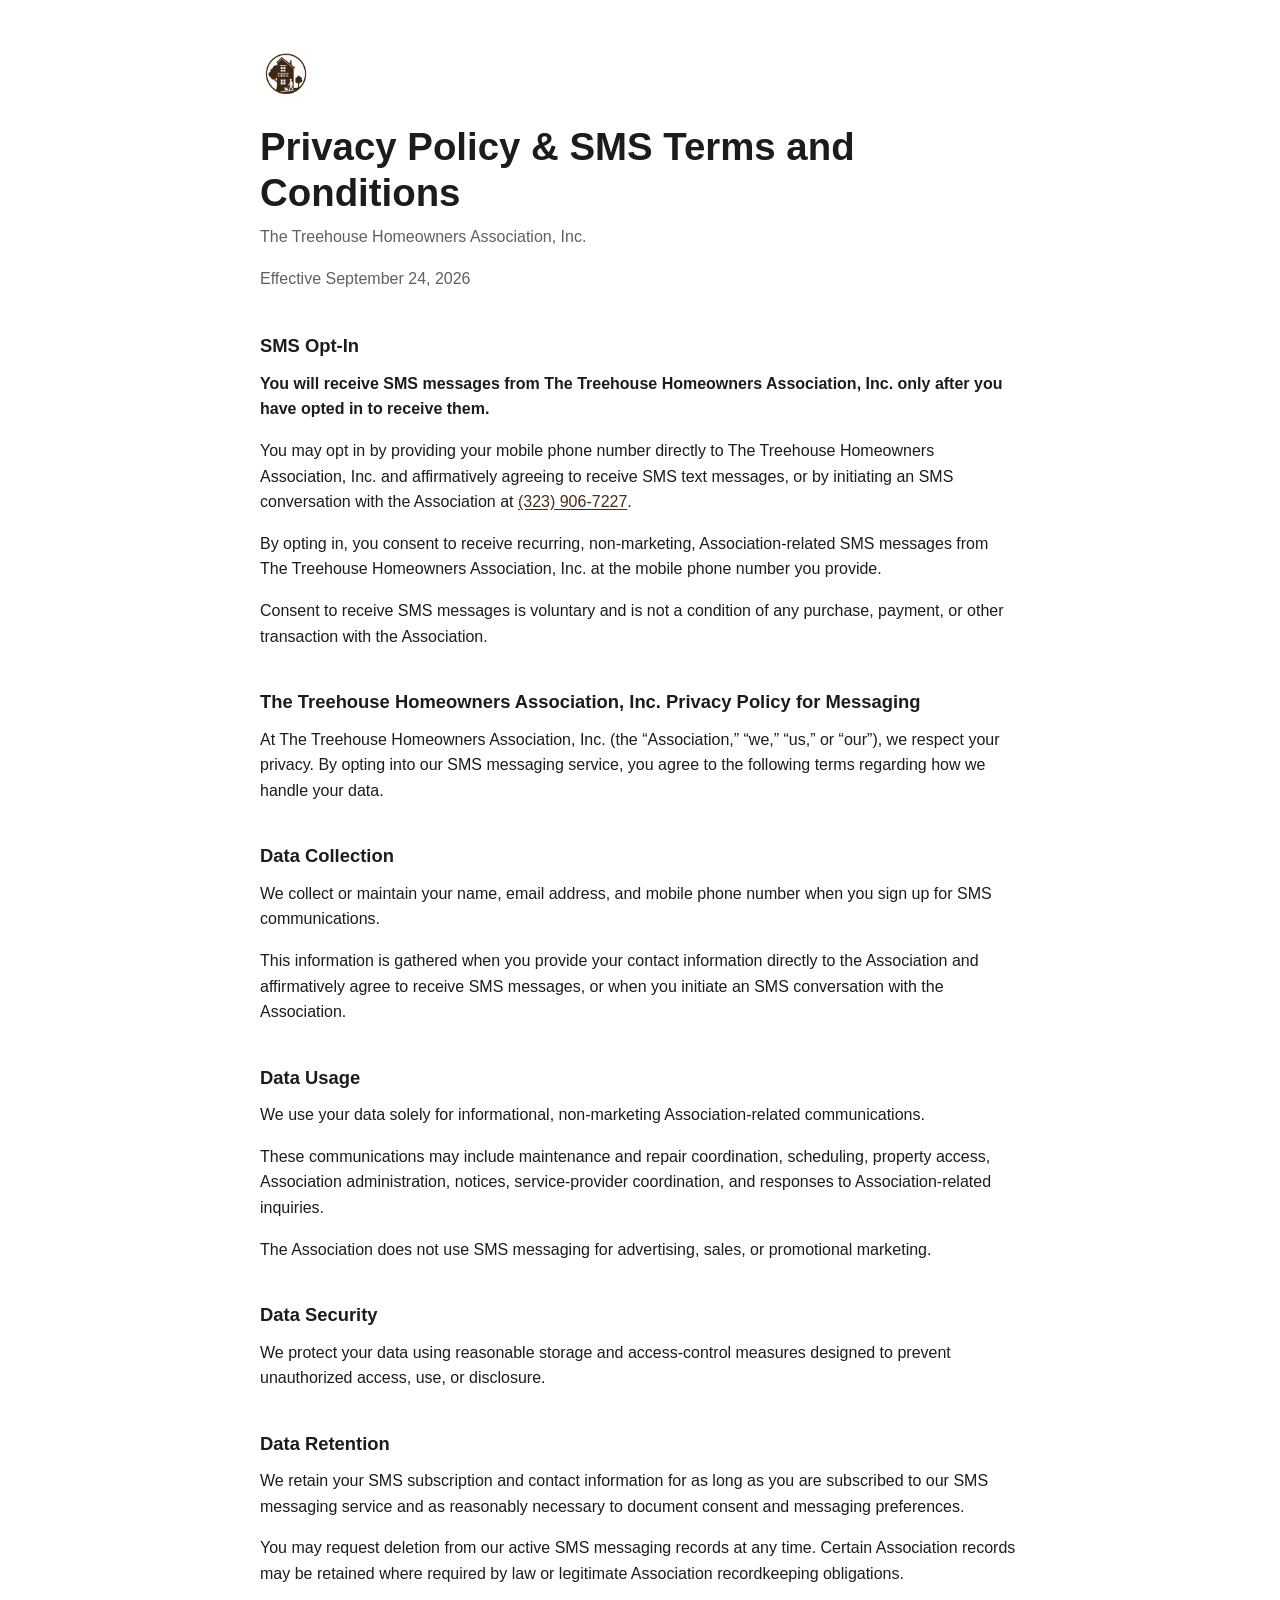
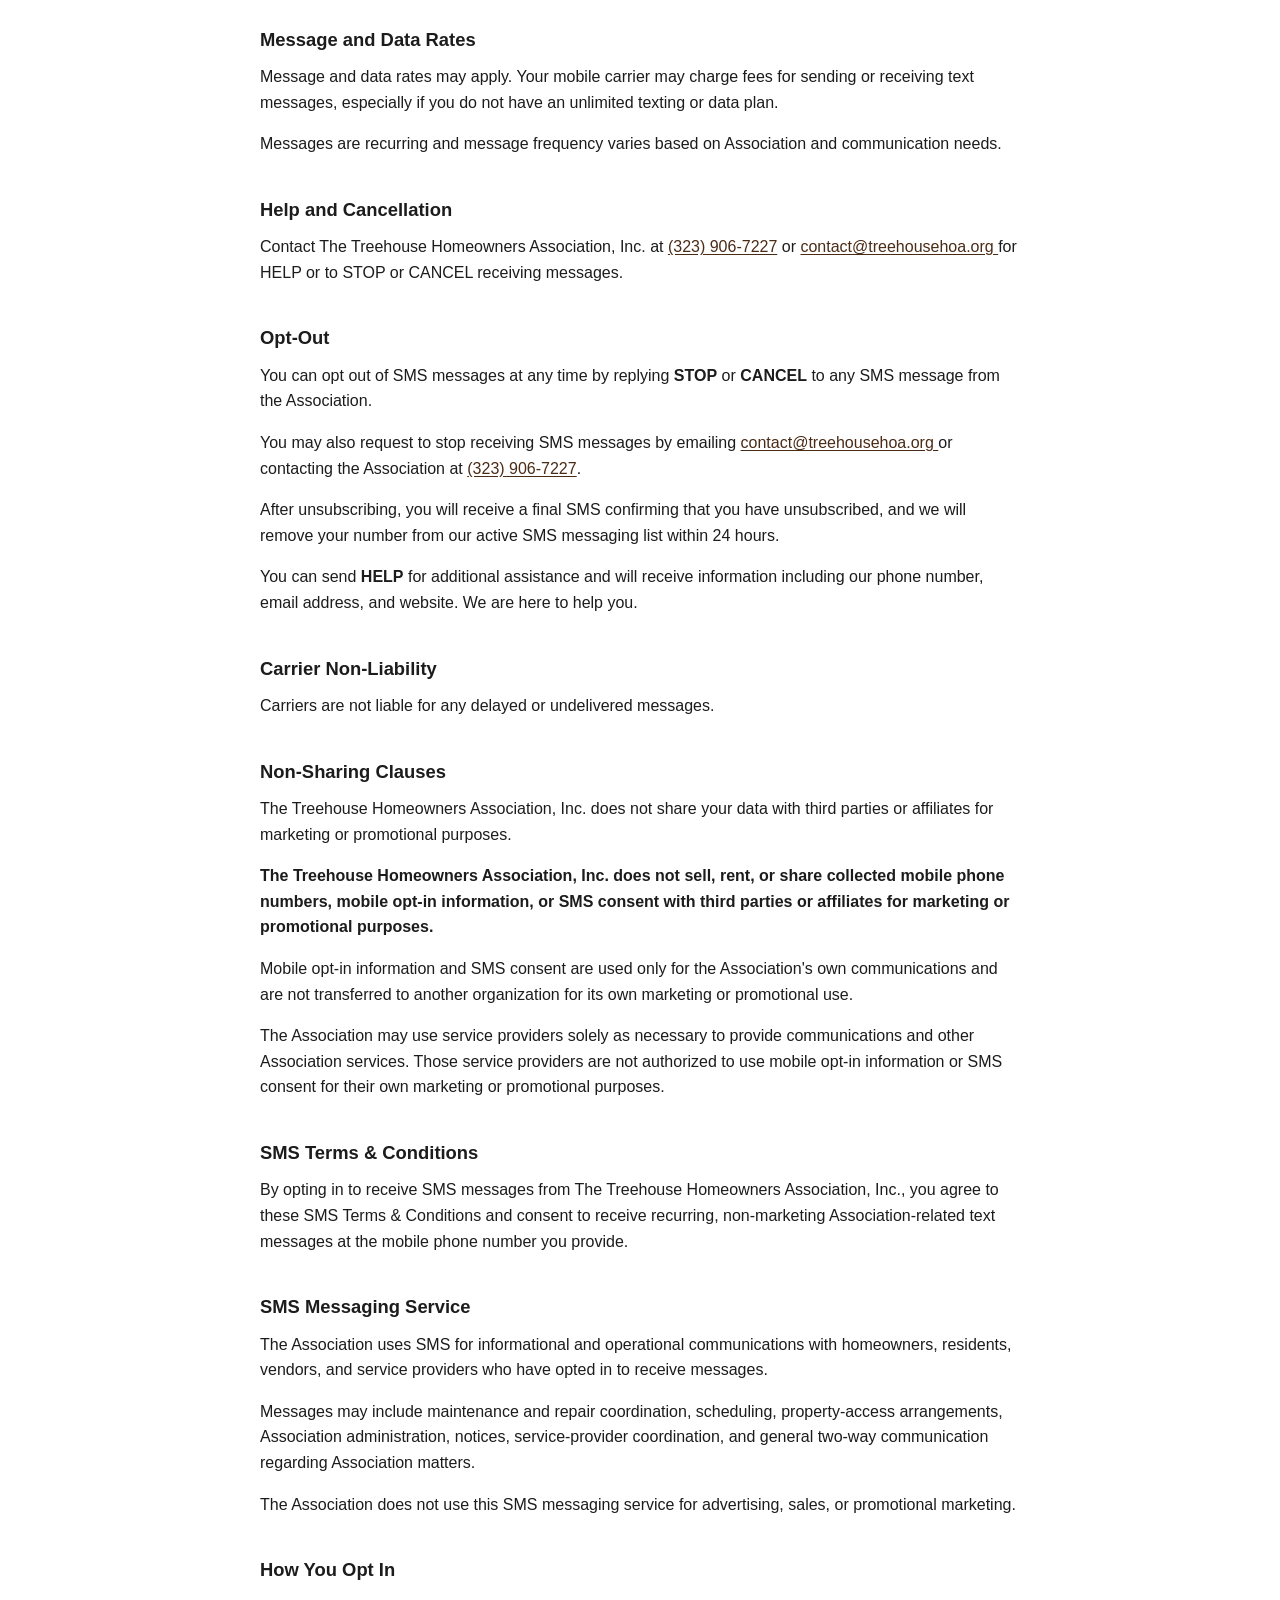
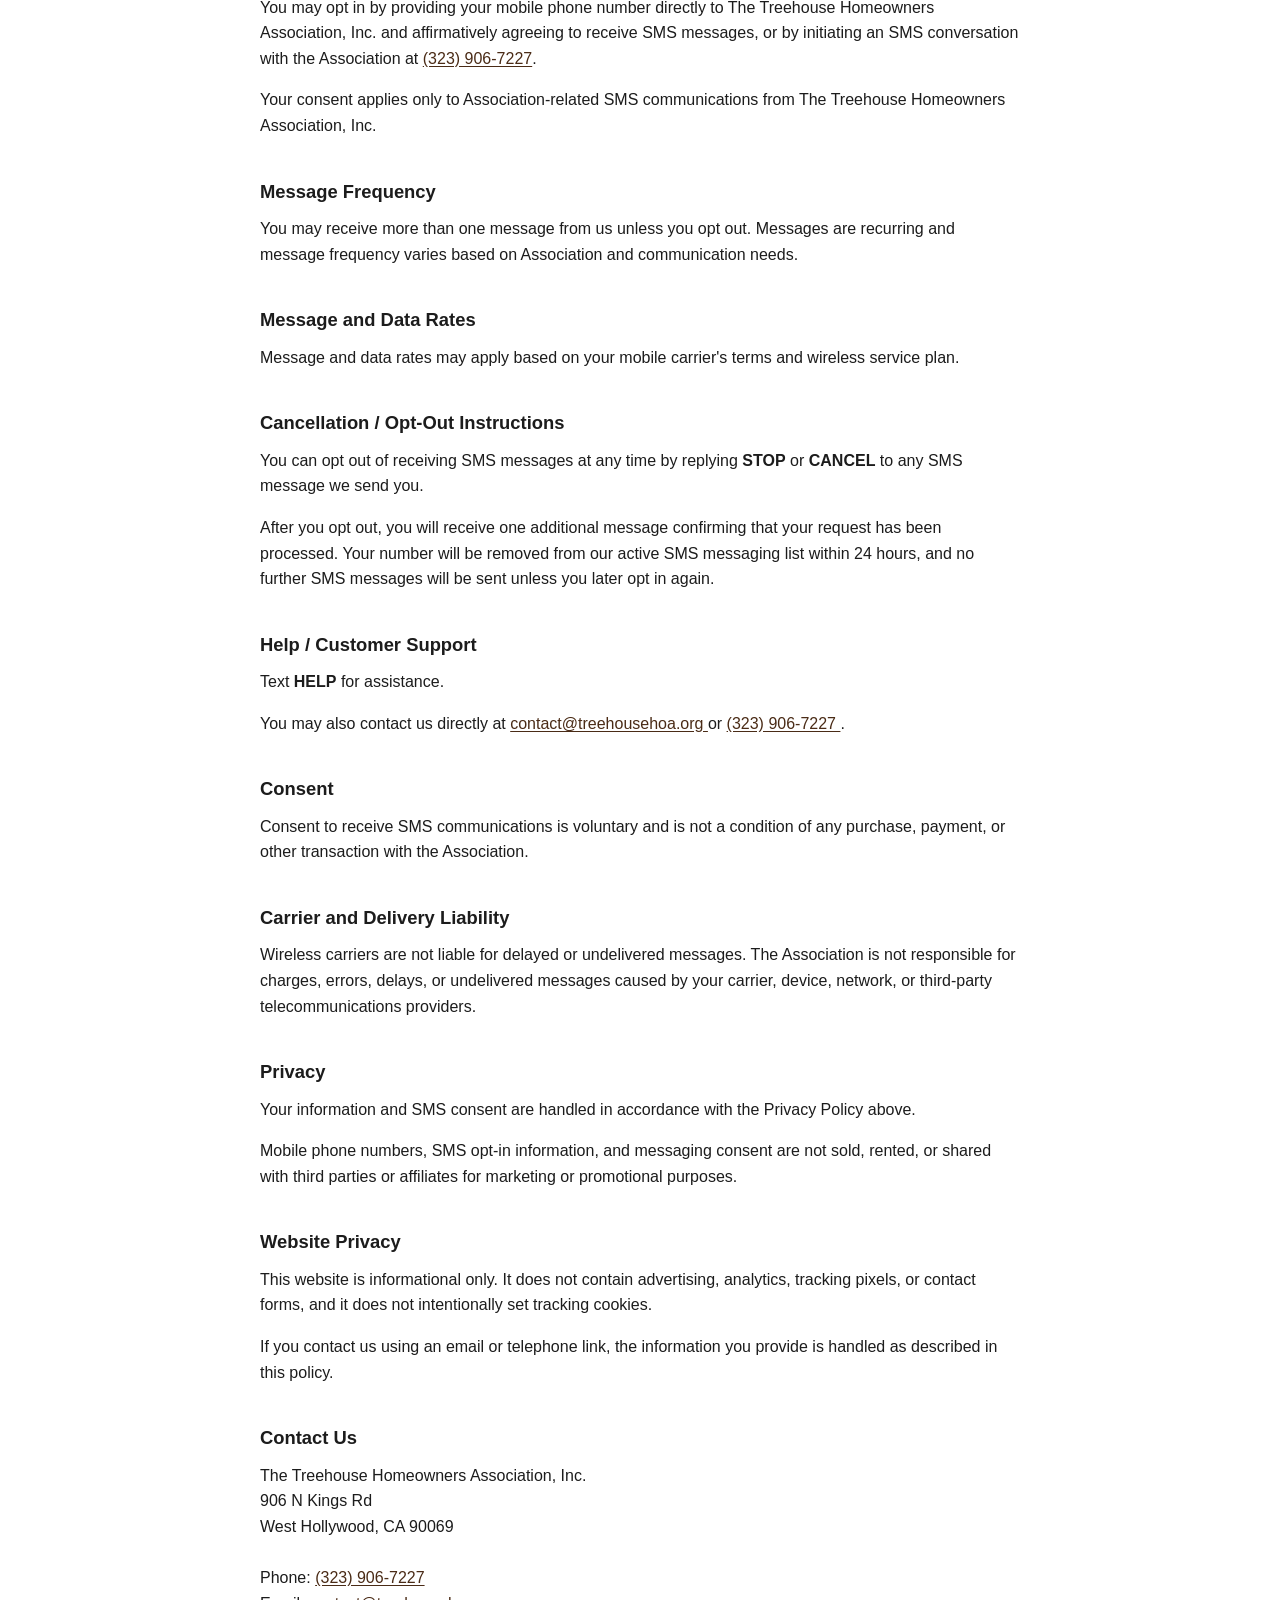
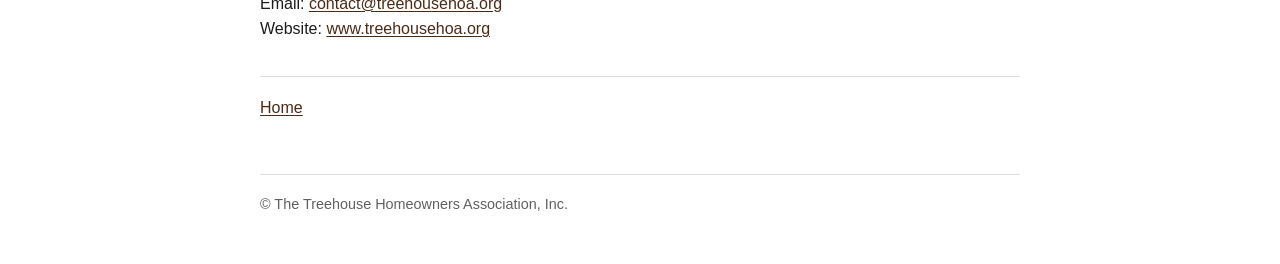
==== commit 12cdbfd7: "Revise SMS opt-in and privacy policy sections Updated SMS opt-in section and privacy policy details." ====
--- a/privacy/index.html
+++ b/privacy/index.html
@@ -32,6 +32,39 @@
   </header>
 
 
+  <section id="sms-opt-in">
+
+    <h2>SMS Opt-In</h2>
+
+    <p>
+      <strong>
+        You will receive SMS messages from The Treehouse Homeowners
+        Association, Inc. only after you have opted in to receive them.
+      </strong>
+    </p>
+
+    <p>
+      You may opt in by providing your mobile phone number directly to
+      The Treehouse Homeowners Association, Inc. and affirmatively agreeing
+      to receive SMS text messages, or by initiating an SMS conversation
+      with the Association at
+      <a href="tel:+13239067227">(323) 906-7227</a>.
+    </p>
+
+    <p>
+      By opting in, you consent to receive recurring, non-marketing,
+      Association-related SMS messages from The Treehouse Homeowners
+      Association, Inc. at the mobile phone number you provide.
+    </p>
+
+    <p>
+      Consent to receive SMS messages is voluntary and is not a condition
+      of any purchase, payment, or other transaction with the Association.
+    </p>
+
+  </section>
+
+
   <section id="privacy-policy">
 
     <h2>
@@ -46,36 +79,17 @@
       how we handle your data.
     </p>
 
-    <h2>Opt-In</h2>
-
-    <p>
-      Individuals opt in to SMS communications by providing their mobile
-      phone number directly to The Treehouse Homeowners Association, Inc.
-      and affirmatively agreeing to receive text messages, or by initiating
-      an SMS conversation with the Association at
-      <a href="tel:+13239067227">(323) 906-7227</a>.
-    </p>
-
-    <p>
-      By opting in, you consent to receive recurring, non-marketing,
-      Association-related SMS messages at the mobile phone number you
-      provide.
-    </p>
-
-    <p>
-      Consent to receive SMS messages is voluntary and is not a condition
-      of any purchase, payment, or other transaction with the Association.
-    </p>
-
     <h2>Data Collection</h2>
 
     <p>
       We collect or maintain your name, email address, and mobile phone
-      number when you opt in to receive SMS communications from the
-      Association. This information is gathered when you provide your
-      contact information directly to the Association and affirmatively
-      agree to receive SMS messages, or when you initiate an SMS
-      conversation with the Association.
+      number when you sign up for SMS communications.
+    </p>
+
+    <p>
+      This information is gathered when you provide your contact information
+      directly to the Association and affirmatively agree to receive SMS
+      messages, or when you initiate an SMS conversation with the Association.
     </p>
 
     <h2>Data Usage</h2>
@@ -246,8 +260,9 @@
 
     <p>
       You may opt in by providing your mobile phone number directly to
-      the Association and affirmatively agreeing to receive SMS messages,
-      or by initiating an SMS conversation with the Association at
+      The Treehouse Homeowners Association, Inc. and affirmatively agreeing
+      to receive SMS messages, or by initiating an SMS conversation with
+      the Association at
       <a href="tel:+13239067227">(323) 906-7227</a>.
     </p>
 
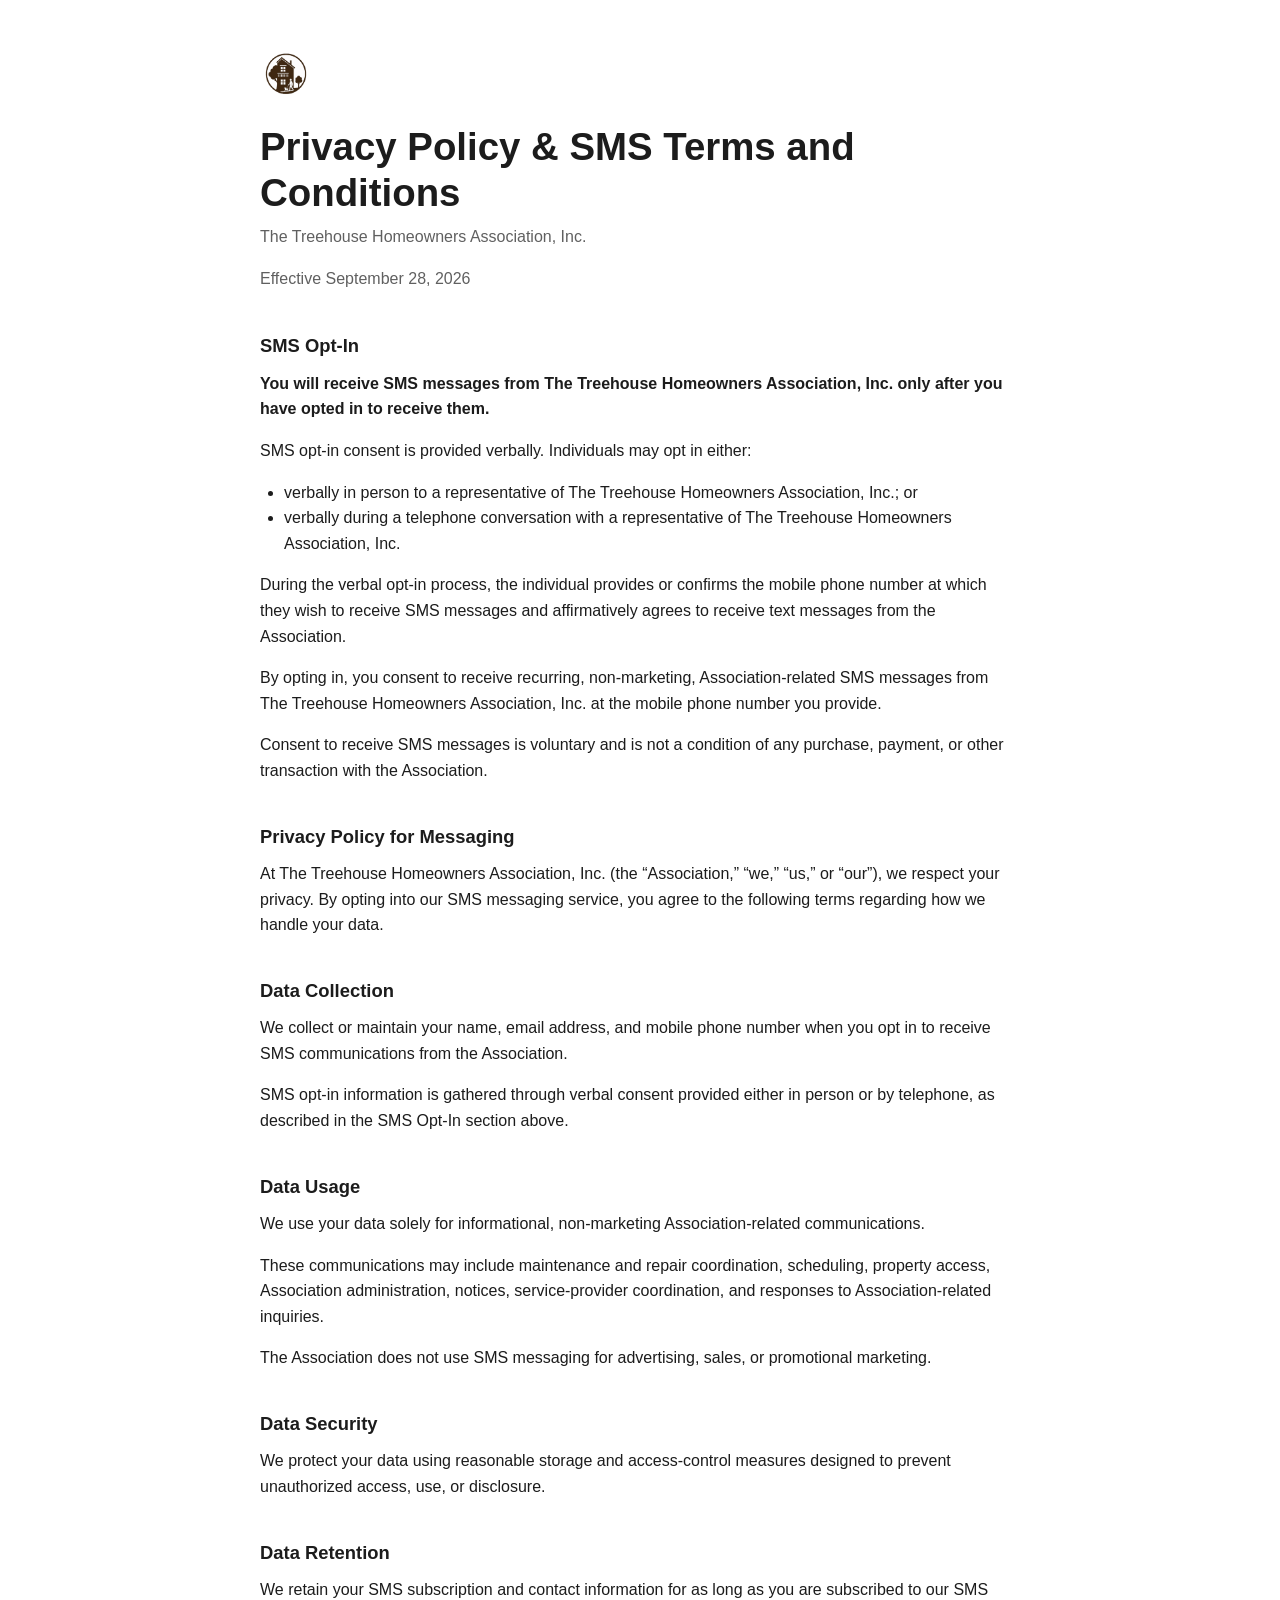
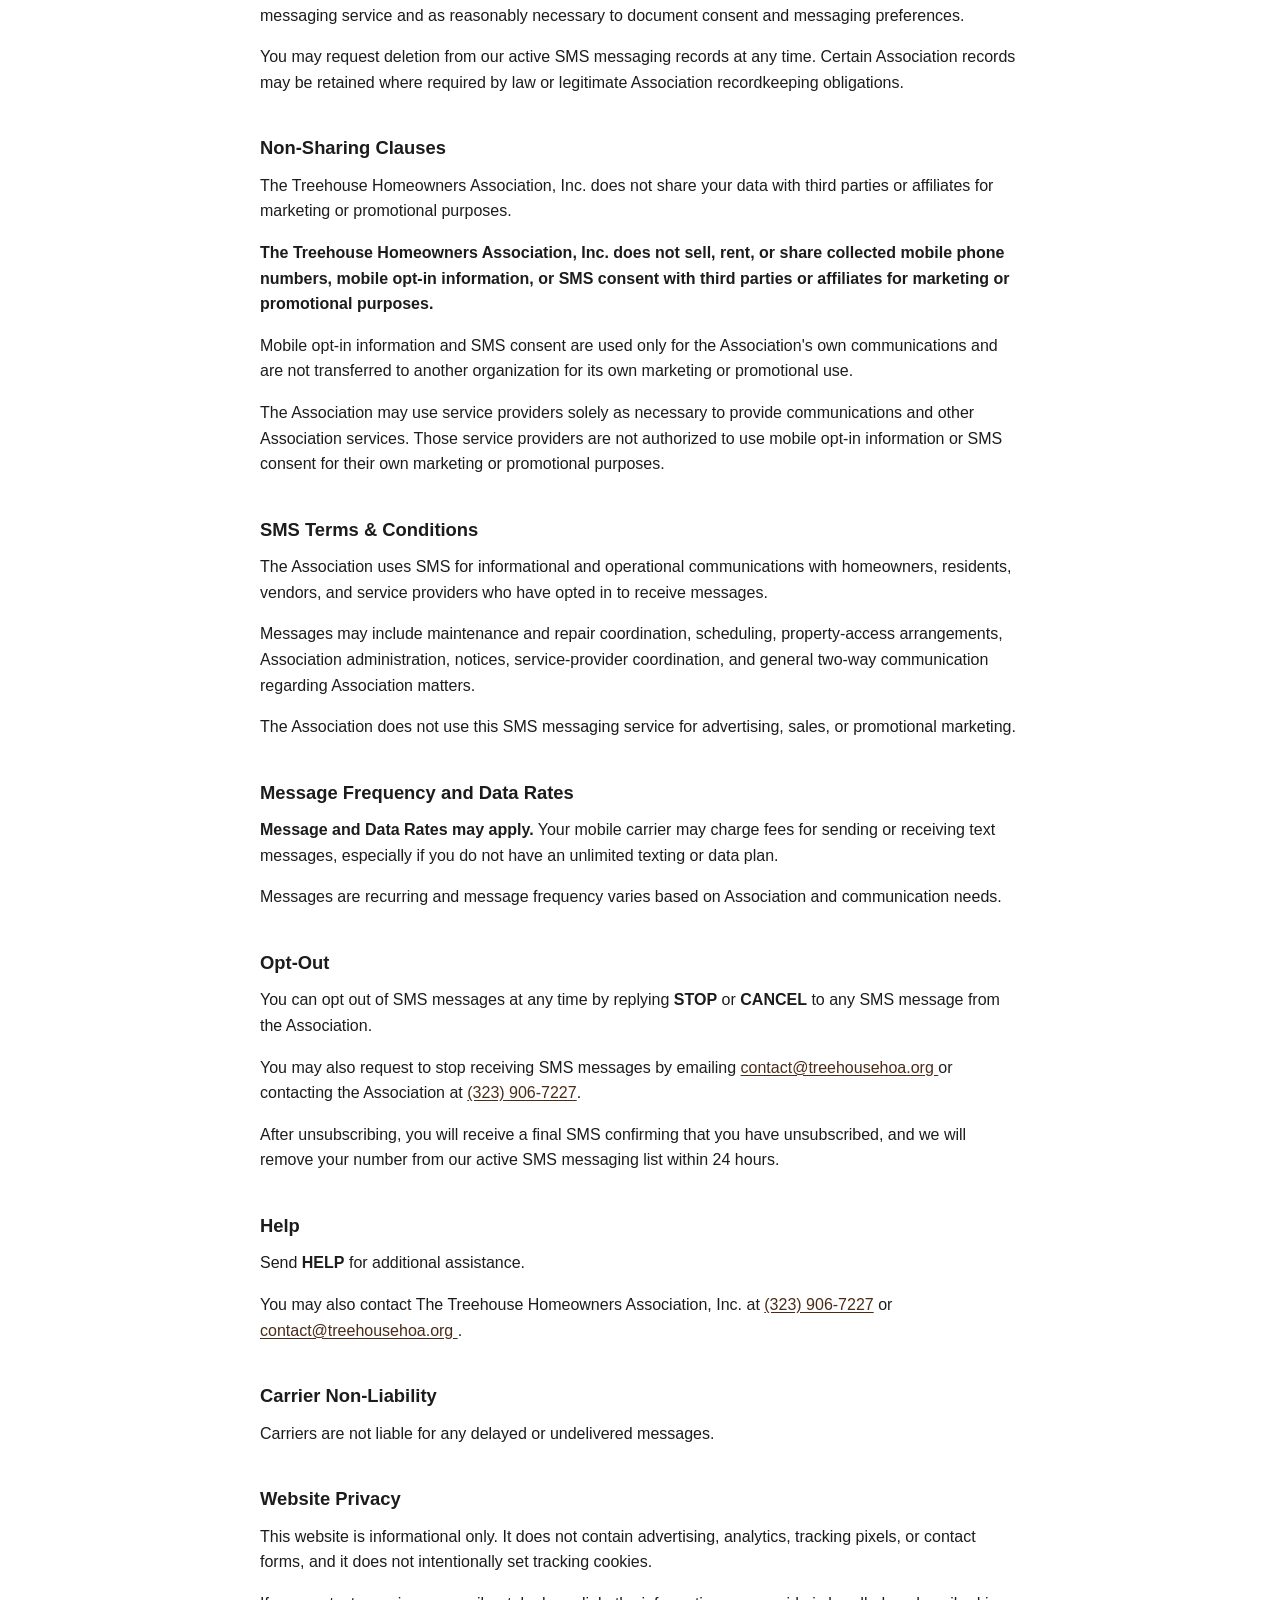
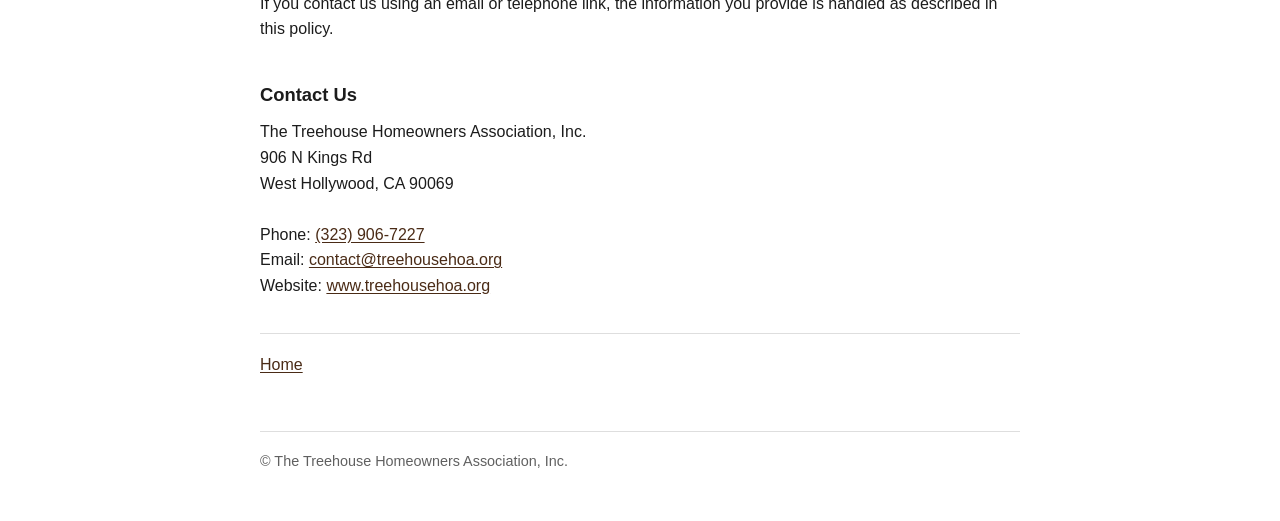
==== commit 7540f946: "Revise privacy policy and SMS terms Updated the effective date and revised SMS opt-in process detail" ====
--- a/privacy/index.html
+++ b/privacy/index.html
@@ -28,7 +28,7 @@
   <header>
     <h1>Privacy Policy &amp; SMS Terms and Conditions</h1>
     <p class="muted">The Treehouse Homeowners Association, Inc.</p>
-    <p class="muted">Effective September 24, 2026</p>
+    <p class="muted">Effective September 28, 2026</p>
   </header>
 
 
@@ -44,11 +44,26 @@
     </p>
 
     <p>
-      You may opt in by providing your mobile phone number directly to
-      The Treehouse Homeowners Association, Inc. and affirmatively agreeing
-      to receive SMS text messages, or by initiating an SMS conversation
-      with the Association at
-      <a href="tel:+13239067227">(323) 906-7227</a>.
+      SMS opt-in consent is provided verbally. Individuals may opt in
+      either:
+    </p>
+
+    <ul>
+      <li>
+        verbally in person to a representative of
+        The Treehouse Homeowners Association, Inc.; or
+      </li>
+
+      <li>
+        verbally during a telephone conversation with a representative
+        of The Treehouse Homeowners Association, Inc.
+      </li>
+    </ul>
+
+    <p>
+      During the verbal opt-in process, the individual provides or confirms
+      the mobile phone number at which they wish to receive SMS messages and
+      affirmatively agrees to receive text messages from the Association.
     </p>
 
     <p>
@@ -67,10 +82,7 @@
 
   <section id="privacy-policy">
 
-    <h2>
-      The Treehouse Homeowners Association, Inc.
-      Privacy Policy for Messaging
-    </h2>
+    <h2>Privacy Policy for Messaging</h2>
 
     <p>
       At The Treehouse Homeowners Association, Inc. (the “Association,”
@@ -83,13 +95,14 @@
 
     <p>
       We collect or maintain your name, email address, and mobile phone
-      number when you sign up for SMS communications.
-    </p>
-
-    <p>
-      This information is gathered when you provide your contact information
-      directly to the Association and affirmatively agree to receive SMS
-      messages, or when you initiate an SMS conversation with the Association.
+      number when you opt in to receive SMS communications from the
+      Association.
+    </p>
+
+    <p>
+      SMS opt-in information is gathered through verbal consent provided
+      either in person or by telephone, as described in the SMS Opt-In
+      section above.
     </p>
 
     <h2>Data Usage</h2>
@@ -132,29 +145,72 @@
       by law or legitimate Association recordkeeping obligations.
     </p>
 
-    <h2>Message and Data Rates</h2>
-
-    <p>
-      Message and data rates may apply. Your mobile carrier may charge
-      fees for sending or receiving text messages, especially if you do
-      not have an unlimited texting or data plan.
+    <h2>Non-Sharing Clauses</h2>
+
+    <p>
+      The Treehouse Homeowners Association, Inc. does not share your data
+      with third parties or affiliates for marketing or promotional purposes.
+    </p>
+
+    <p>
+      <strong>
+        The Treehouse Homeowners Association, Inc. does not sell, rent,
+        or share collected mobile phone numbers, mobile opt-in information,
+        or SMS consent with third parties or affiliates for marketing or
+        promotional purposes.
+      </strong>
+    </p>
+
+    <p>
+      Mobile opt-in information and SMS consent are used only for the
+      Association's own communications and are not transferred to another
+      organization for its own marketing or promotional use.
+    </p>
+
+    <p>
+      The Association may use service providers solely as necessary to
+      provide communications and other Association services. Those service
+      providers are not authorized to use mobile opt-in information or
+      SMS consent for their own marketing or promotional purposes.
+    </p>
+
+  </section>
+
+
+  <section id="sms-terms">
+
+    <h2>SMS Terms &amp; Conditions</h2>
+
+    <p>
+      The Association uses SMS for informational and operational
+      communications with homeowners, residents, vendors, and service
+      providers who have opted in to receive messages.
+    </p>
+
+    <p>
+      Messages may include maintenance and repair coordination, scheduling,
+      property-access arrangements, Association administration, notices,
+      service-provider coordination, and general two-way communication
+      regarding Association matters.
+    </p>
+
+    <p>
+      The Association does not use this SMS messaging service for
+      advertising, sales, or promotional marketing.
+    </p>
+
+    <h2>Message Frequency and Data Rates</h2>
+
+    <p>
+      <strong>Message and Data Rates may apply.</strong>
+      Your mobile carrier may charge fees for sending or receiving text
+      messages, especially if you do not have an unlimited texting or
+      data plan.
     </p>
 
     <p>
       Messages are recurring and message frequency varies based on
       Association and communication needs.
-    </p>
-
-    <h2>Help and Cancellation</h2>
-
-    <p>
-      Contact The Treehouse Homeowners Association, Inc. at
-      <a href="tel:+13239067227">(323) 906-7227</a>
-      or
-      <a href="mailto:contact@treehousehoa.org">
-        contact@treehousehoa.org
-      </a>
-      for HELP or to STOP or CANCEL receiving messages.
     </p>
 
     <h2>Opt-Out</h2>
@@ -180,172 +236,25 @@
       SMS messaging list within 24 hours.
     </p>
 
-    <p>
-      You can send <strong>HELP</strong> for additional assistance and
-      will receive information including our phone number, email address,
-      and website. We are here to help you.
-    </p>
-
-    <h2>Carrier Non-Liability</h2>
-
-    <p>
-      Carriers are not liable for any delayed or undelivered messages.
-    </p>
-
-    <h2>Non-Sharing Clauses</h2>
-
-    <p>
-      The Treehouse Homeowners Association, Inc. does not share your data
-      with third parties or affiliates for marketing or promotional purposes.
-    </p>
-
-    <p>
-      <strong>
-        The Treehouse Homeowners Association, Inc. does not sell, rent,
-        or share collected mobile phone numbers, mobile opt-in information,
-        or SMS consent with third parties or affiliates for marketing or
-        promotional purposes.
-      </strong>
-    </p>
-
-    <p>
-      Mobile opt-in information and SMS consent are used only for the
-      Association's own communications and are not transferred to another
-      organization for its own marketing or promotional use.
-    </p>
-
-    <p>
-      The Association may use service providers solely as necessary to
-      provide communications and other Association services. Those service
-      providers are not authorized to use mobile opt-in information or
-      SMS consent for their own marketing or promotional purposes.
-    </p>
-
-  </section>
-
-
-  <section id="sms-terms">
-
-    <h2>SMS Terms &amp; Conditions</h2>
-
-    <p>
-      By opting in to receive SMS messages from
-      The Treehouse Homeowners Association, Inc., you agree to these
-      SMS Terms &amp; Conditions and consent to receive recurring,
-      non-marketing Association-related text messages at the mobile
-      phone number you provide.
-    </p>
-
-    <h2>SMS Messaging Service</h2>
-
-    <p>
-      The Association uses SMS for informational and operational
-      communications with homeowners, residents, vendors, and service
-      providers who have opted in to receive messages.
-    </p>
-
-    <p>
-      Messages may include maintenance and repair coordination, scheduling,
-      property-access arrangements, Association administration, notices,
-      service-provider coordination, and general two-way communication
-      regarding Association matters.
-    </p>
-
-    <p>
-      The Association does not use this SMS messaging service for
-      advertising, sales, or promotional marketing.
-    </p>
-
-    <h2>How You Opt In</h2>
-
-    <p>
-      You may opt in by providing your mobile phone number directly to
-      The Treehouse Homeowners Association, Inc. and affirmatively agreeing
-      to receive SMS messages, or by initiating an SMS conversation with
-      the Association at
-      <a href="tel:+13239067227">(323) 906-7227</a>.
-    </p>
-
-    <p>
-      Your consent applies only to Association-related SMS communications
-      from The Treehouse Homeowners Association, Inc.
-    </p>
-
-    <h2>Message Frequency</h2>
-
-    <p>
-      You may receive more than one message from us unless you opt out.
-      Messages are recurring and message frequency varies based on
-      Association and communication needs.
-    </p>
-
-    <h2>Message and Data Rates</h2>
-
-    <p>
-      Message and data rates may apply based on your mobile carrier's
-      terms and wireless service plan.
-    </p>
-
-    <h2>Cancellation / Opt-Out Instructions</h2>
-
-    <p>
-      You can opt out of receiving SMS messages at any time by replying
-      <strong>STOP</strong> or <strong>CANCEL</strong> to any SMS message
-      we send you.
-    </p>
-
-    <p>
-      After you opt out, you will receive one additional message confirming
-      that your request has been processed. Your number will be removed
-      from our active SMS messaging list within 24 hours, and no further
-      SMS messages will be sent unless you later opt in again.
-    </p>
-
-    <h2>Help / Customer Support</h2>
-
-    <p>
-      Text <strong>HELP</strong> for assistance.
-    </p>
-
-    <p>
-      You may also contact us directly at
+    <h2>Help</h2>
+
+    <p>
+      Send <strong>HELP</strong> for additional assistance.
+    </p>
+
+    <p>
+      You may also contact The Treehouse Homeowners Association, Inc. at
+      <a href="tel:+13239067227">(323) 906-7227</a>
+      or
       <a href="mailto:contact@treehousehoa.org">
         contact@treehousehoa.org
-      </a>
-      or
-      <a href="tel:+13239067227">
-        (323) 906-7227
       </a>.
     </p>
 
-    <h2>Consent</h2>
-
-    <p>
-      Consent to receive SMS communications is voluntary and is not a
-      condition of any purchase, payment, or other transaction with the
-      Association.
-    </p>
-
-    <h2>Carrier and Delivery Liability</h2>
-
-    <p>
-      Wireless carriers are not liable for delayed or undelivered messages.
-      The Association is not responsible for charges, errors, delays,
-      or undelivered messages caused by your carrier, device, network,
-      or third-party telecommunications providers.
-    </p>
-
-    <h2>Privacy</h2>
-
-    <p>
-      Your information and SMS consent are handled in accordance with
-      the Privacy Policy above.
-    </p>
-
-    <p>
-      Mobile phone numbers, SMS opt-in information, and messaging consent
-      are not sold, rented, or shared with third parties or affiliates
-      for marketing or promotional purposes.
+    <h2>Carrier Non-Liability</h2>
+
+    <p>
+      Carriers are not liable for any delayed or undelivered messages.
     </p>
 
   </section>
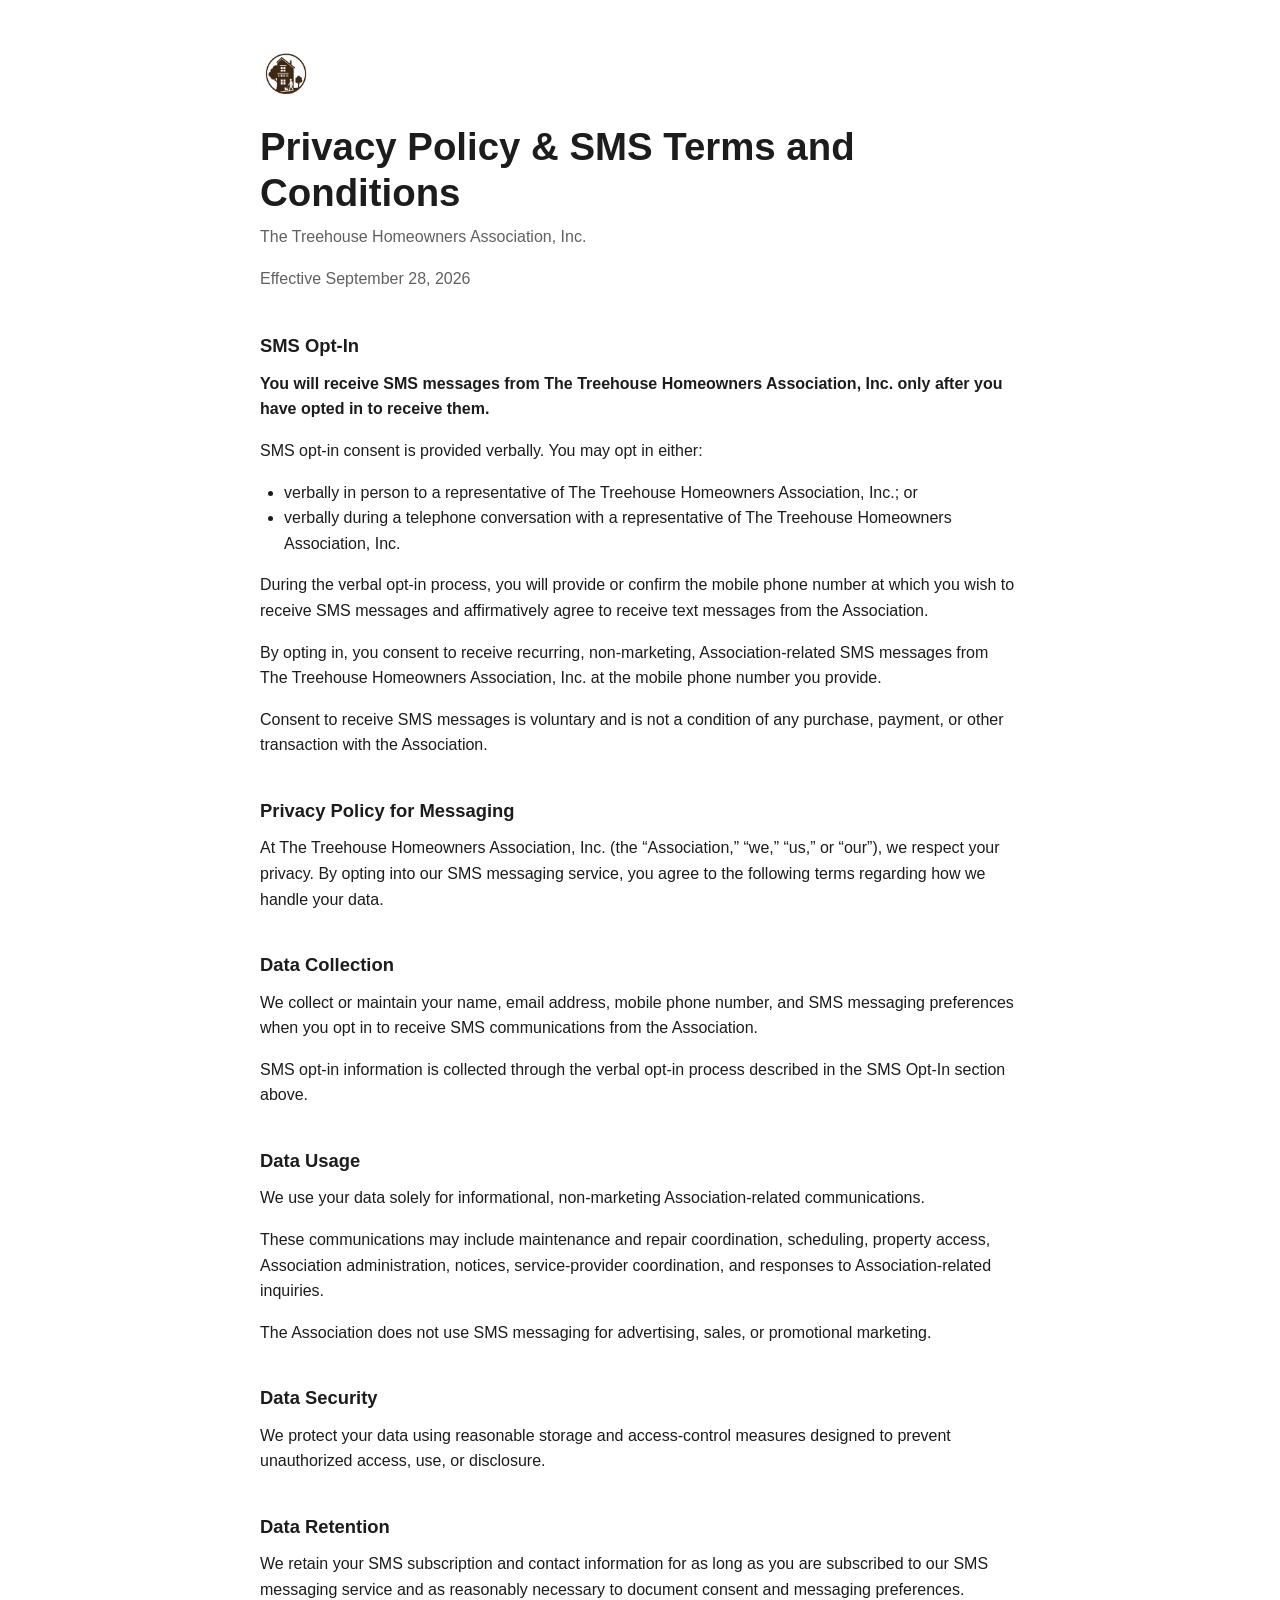
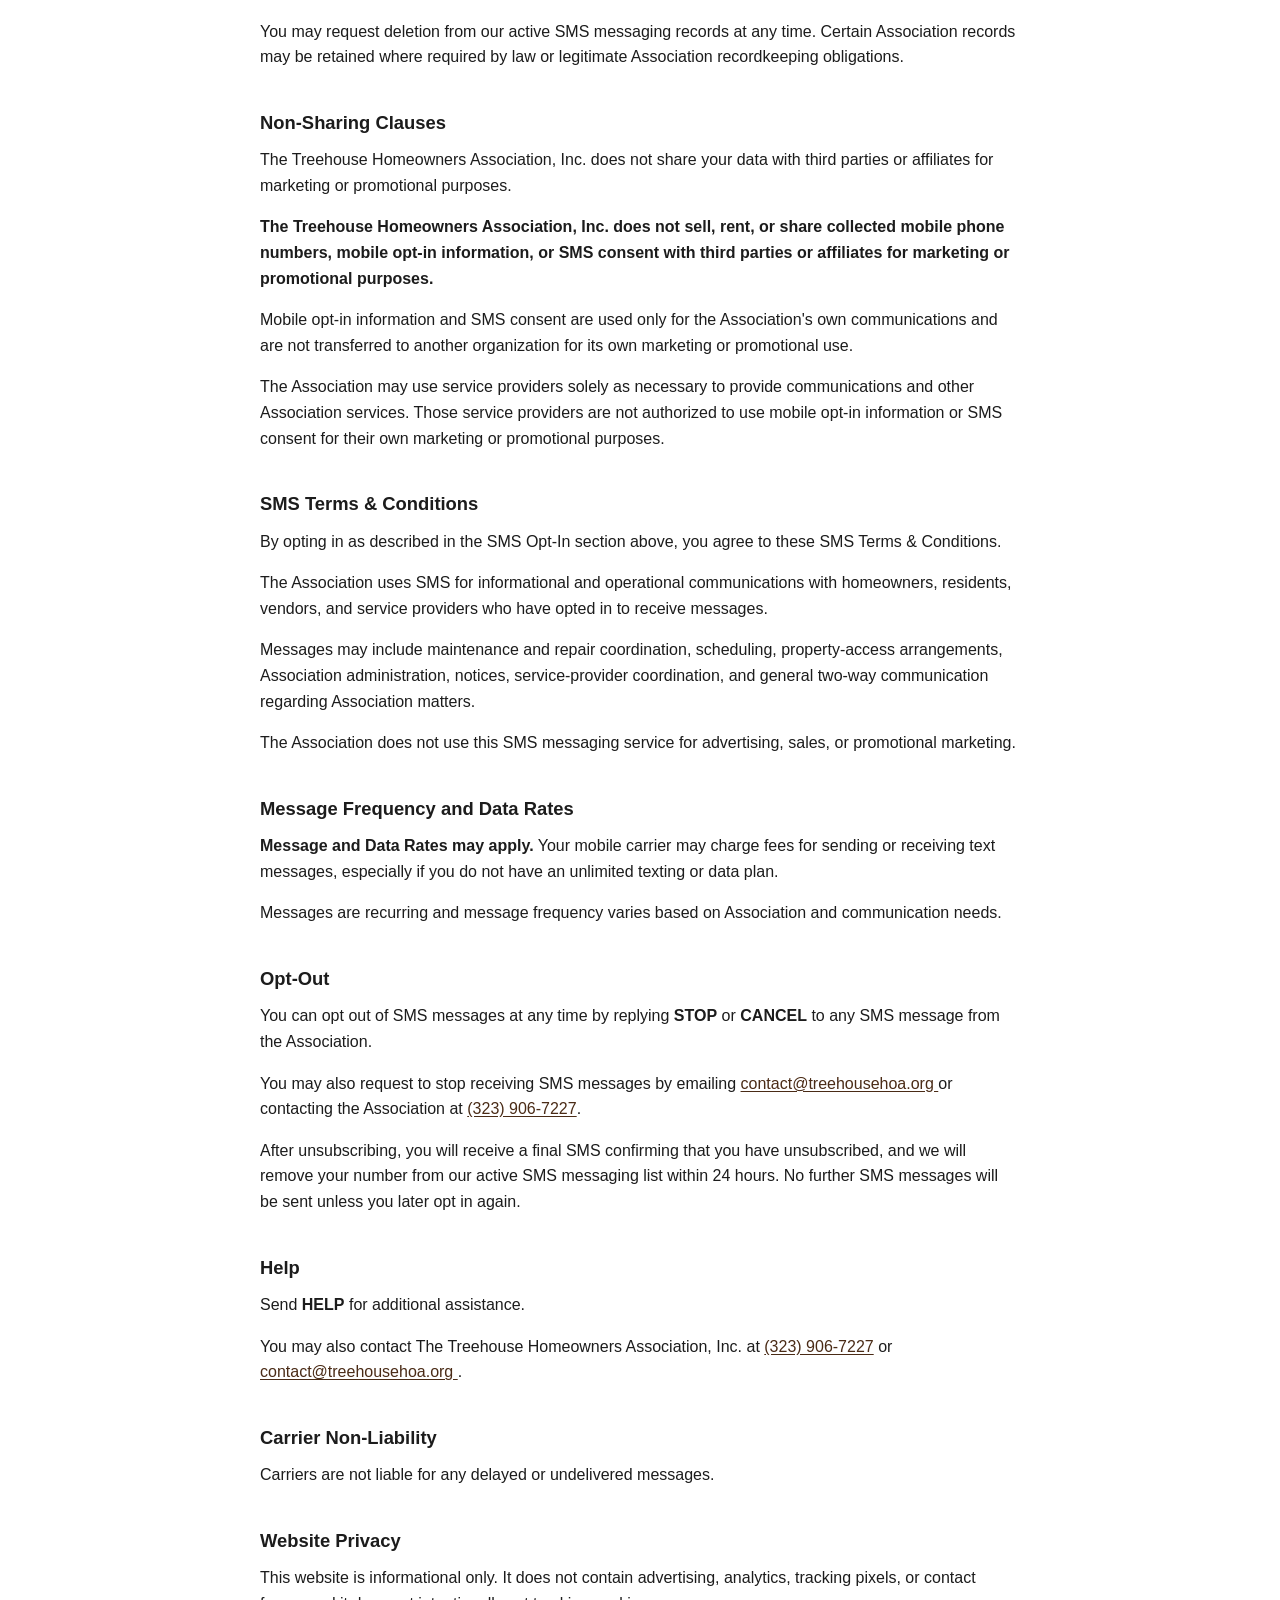
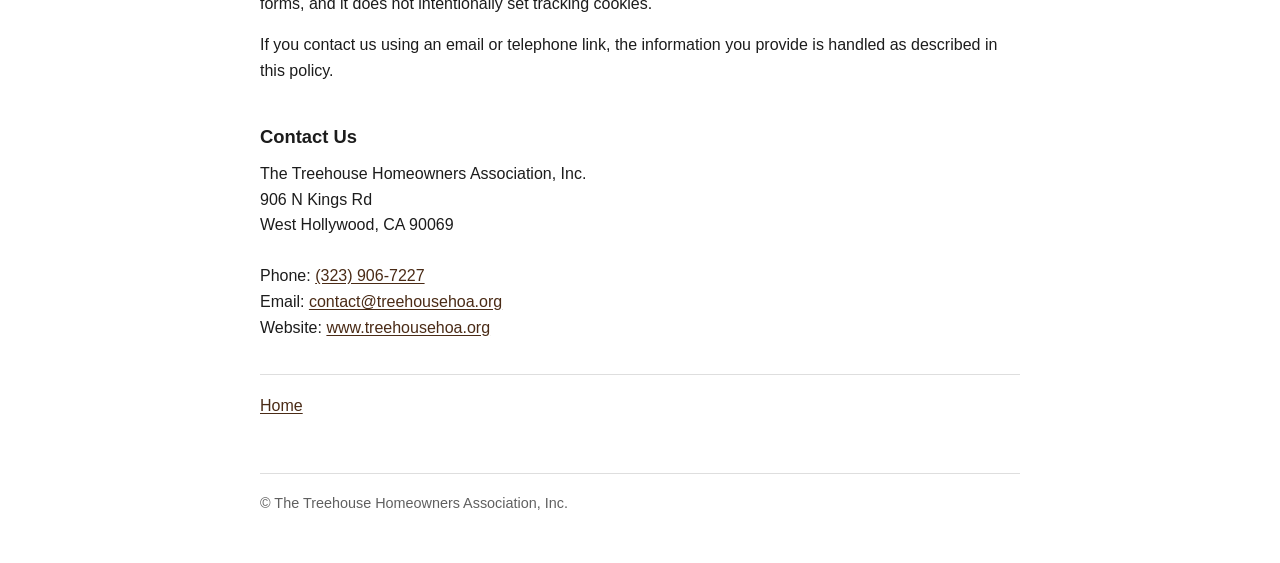
==== commit 014b0891: "Refine SMS opt-in language for clarity" ====
--- a/privacy/index.html
+++ b/privacy/index.html
@@ -44,8 +44,7 @@
     </p>
 
     <p>
-      SMS opt-in consent is provided verbally. Individuals may opt in
-      either:
+      SMS opt-in consent is provided verbally. You may opt in either:
     </p>
 
     <ul>
@@ -61,9 +60,9 @@
     </ul>
 
     <p>
-      During the verbal opt-in process, the individual provides or confirms
-      the mobile phone number at which they wish to receive SMS messages and
-      affirmatively agrees to receive text messages from the Association.
+      During the verbal opt-in process, you will provide or confirm the
+      mobile phone number at which you wish to receive SMS messages and
+      affirmatively agree to receive text messages from the Association.
     </p>
 
     <p>
@@ -94,15 +93,14 @@
     <h2>Data Collection</h2>
 
     <p>
-      We collect or maintain your name, email address, and mobile phone
-      number when you opt in to receive SMS communications from the
-      Association.
-    </p>
-
-    <p>
-      SMS opt-in information is gathered through verbal consent provided
-      either in person or by telephone, as described in the SMS Opt-In
-      section above.
+      We collect or maintain your name, email address, mobile phone number,
+      and SMS messaging preferences when you opt in to receive SMS
+      communications from the Association.
+    </p>
+
+    <p>
+      SMS opt-in information is collected through the verbal opt-in process
+      described in the SMS Opt-In section above.
     </p>
 
     <h2>Data Usage</h2>
@@ -182,6 +180,11 @@
     <h2>SMS Terms &amp; Conditions</h2>
 
     <p>
+      By opting in as described in the SMS Opt-In section above, you agree
+      to these SMS Terms &amp; Conditions.
+    </p>
+
+    <p>
       The Association uses SMS for informational and operational
       communications with homeowners, residents, vendors, and service
       providers who have opted in to receive messages.
@@ -233,7 +236,8 @@
     <p>
       After unsubscribing, you will receive a final SMS confirming that
       you have unsubscribed, and we will remove your number from our active
-      SMS messaging list within 24 hours.
+      SMS messaging list within 24 hours. No further SMS messages will be
+      sent unless you later opt in again.
     </p>
 
     <h2>Help</h2>
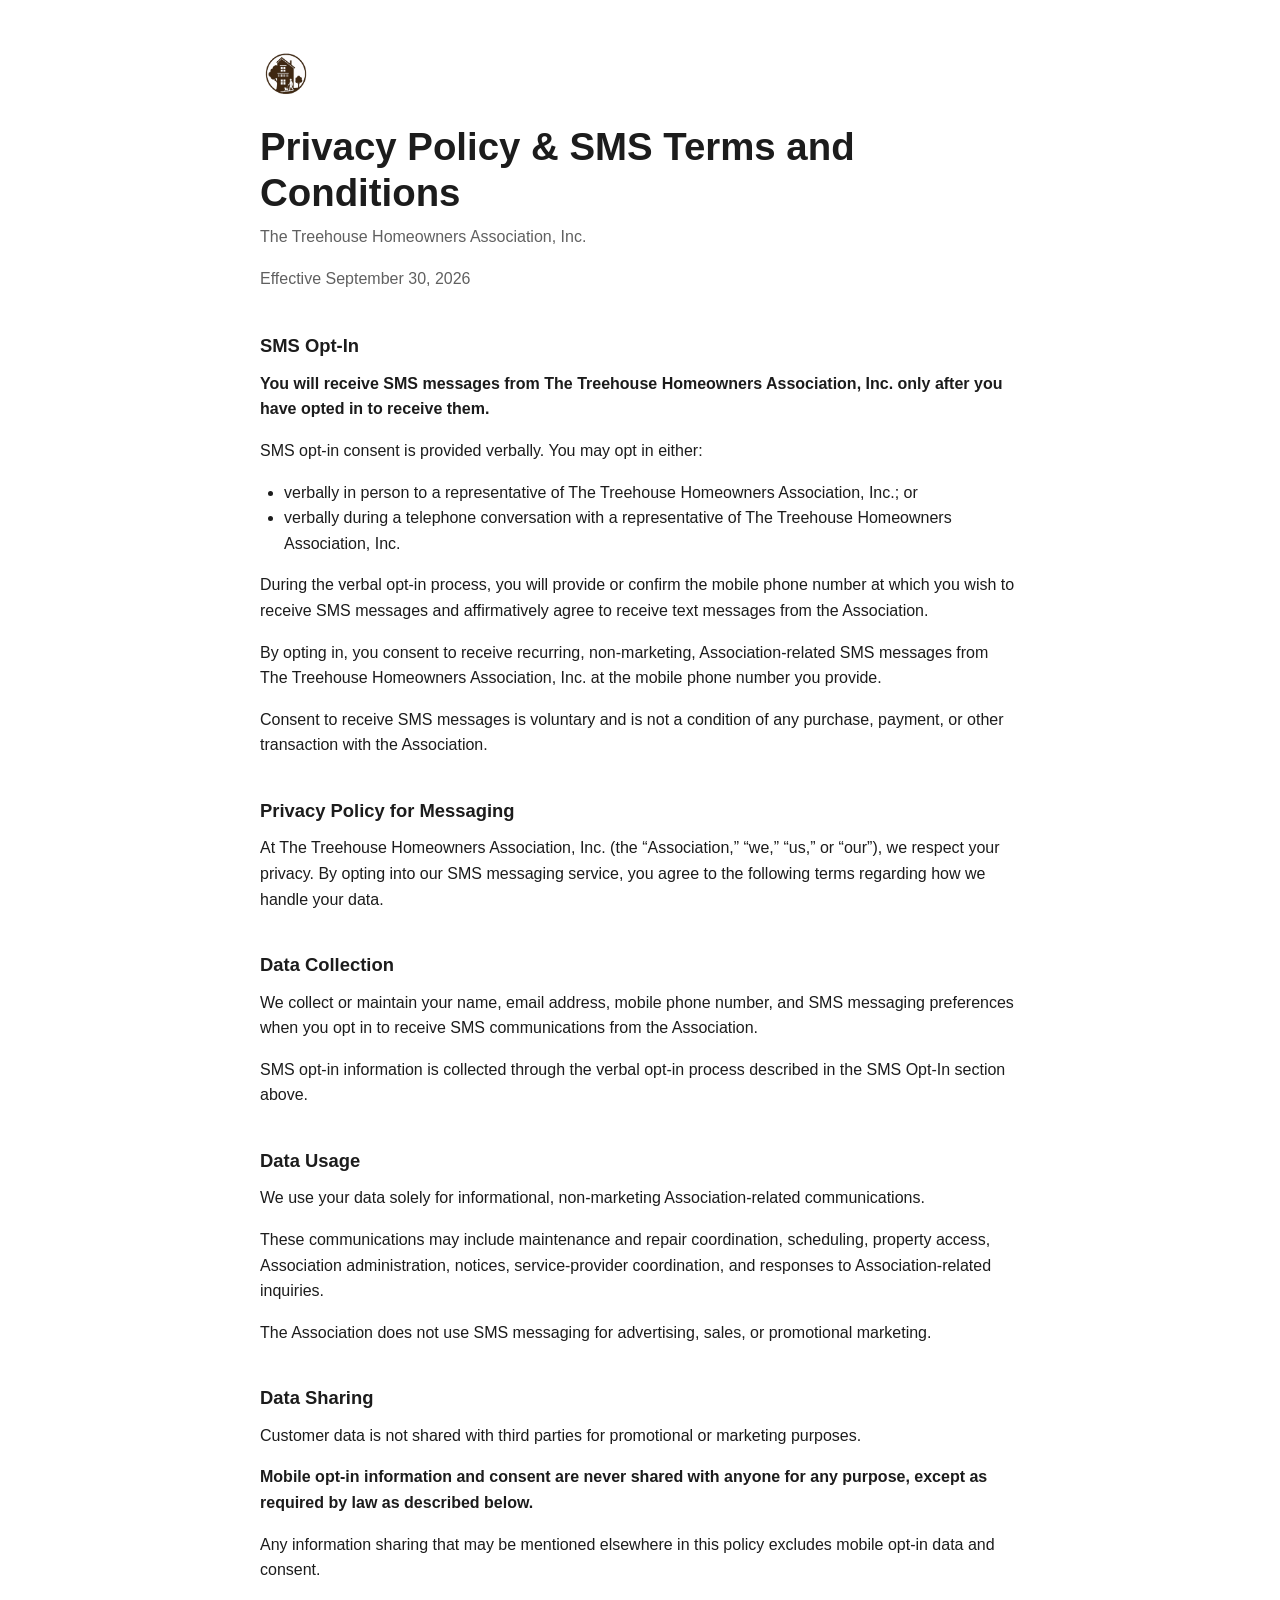
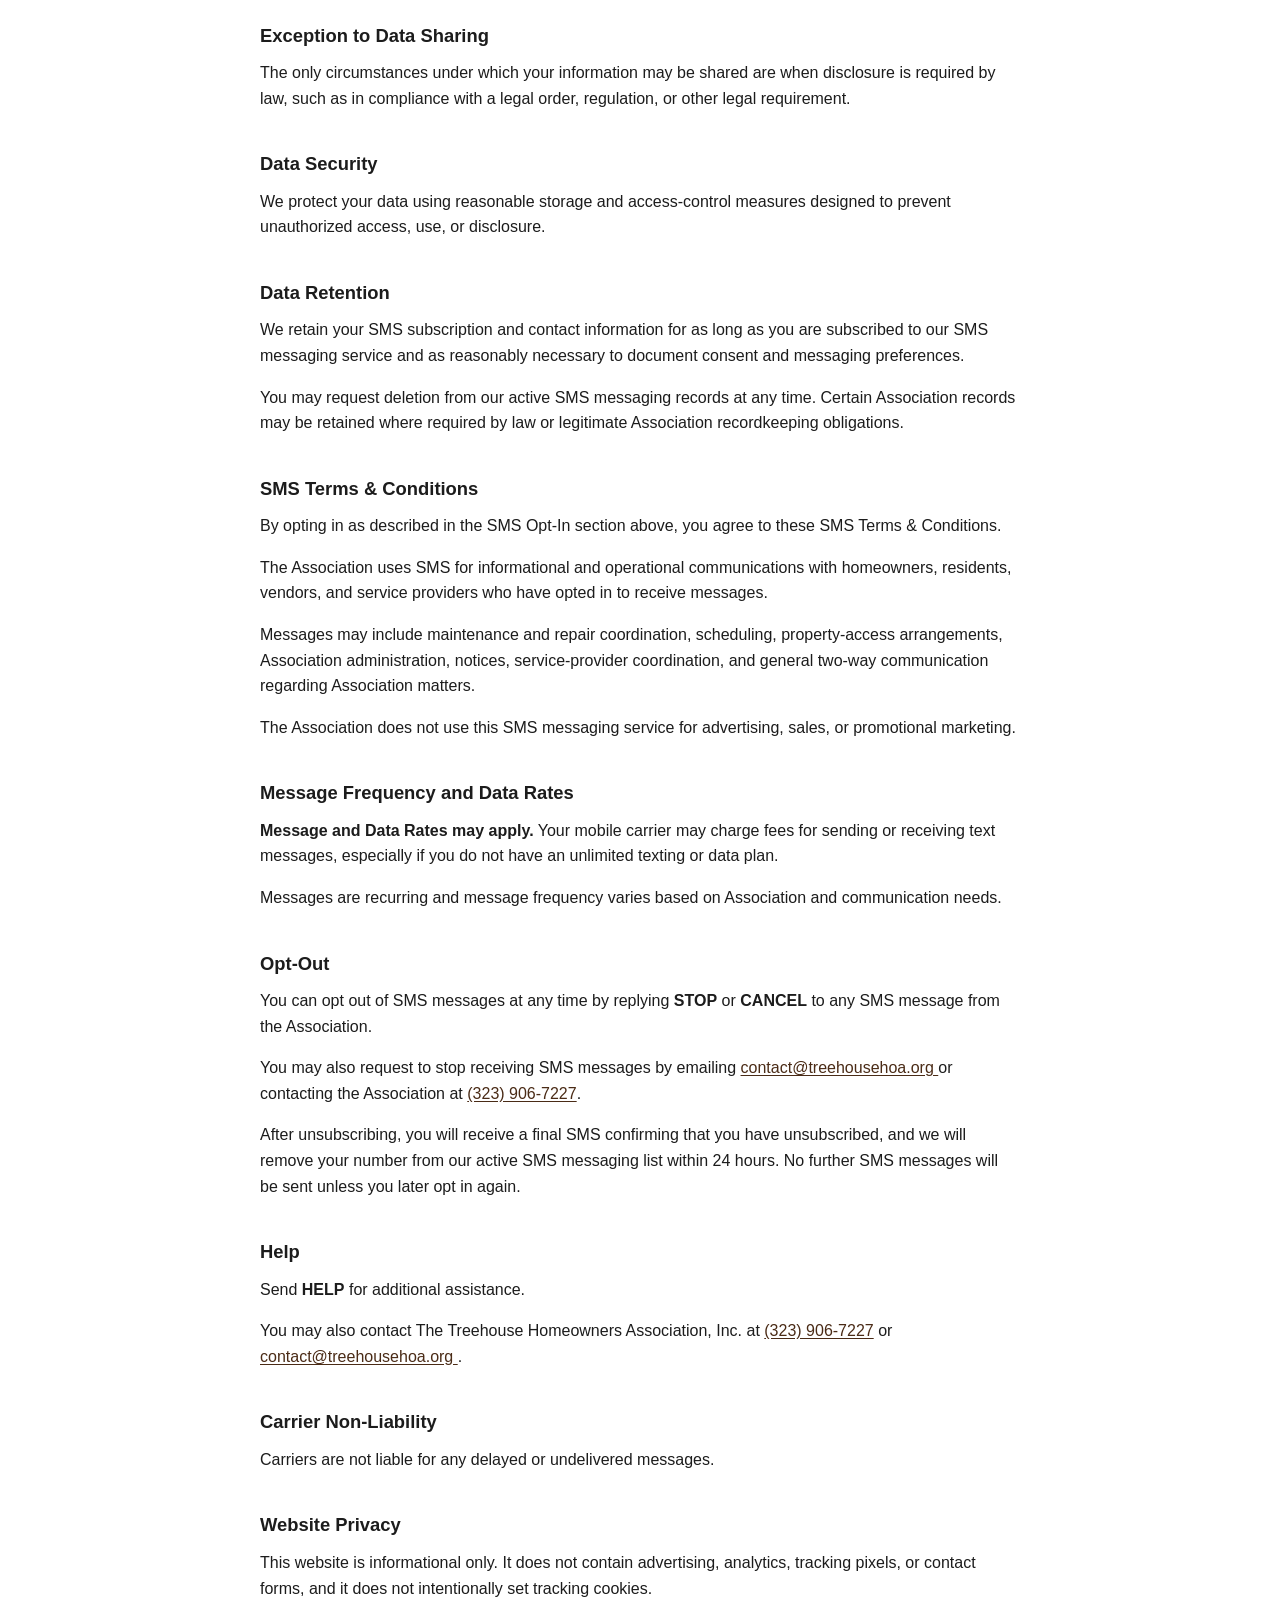
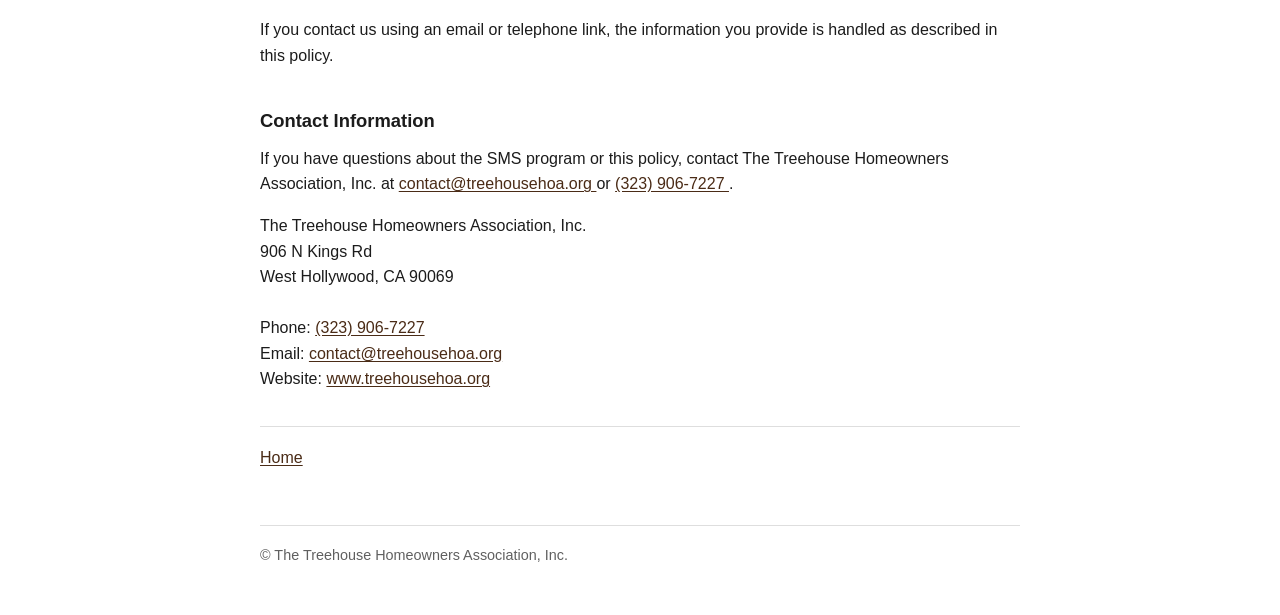
==== commit 31c59fef: "Revise privacy policy and contact information Updated the privacy policy to reflect changes in effec" ====
--- a/privacy/index.html
+++ b/privacy/index.html
@@ -28,7 +28,7 @@
   <header>
     <h1>Privacy Policy &amp; SMS Terms and Conditions</h1>
     <p class="muted">The Treehouse Homeowners Association, Inc.</p>
-    <p class="muted">Effective September 28, 2026</p>
+    <p class="muted">Effective September 30, 2026</p>
   </header>
 
 
@@ -122,6 +122,33 @@
       or promotional marketing.
     </p>
 
+    <h2>Data Sharing</h2>
+
+    <p>
+      Customer data is not shared with third parties for promotional or
+      marketing purposes.
+    </p>
+
+    <p>
+      <strong>
+        Mobile opt-in information and consent are never shared with anyone
+        for any purpose, except as required by law as described below.
+      </strong>
+    </p>
+
+    <p>
+      Any information sharing that may be mentioned elsewhere in this
+      policy excludes mobile opt-in data and consent.
+    </p>
+
+    <h2>Exception to Data Sharing</h2>
+
+    <p>
+      The only circumstances under which your information may be shared
+      are when disclosure is required by law, such as in compliance with
+      a legal order, regulation, or other legal requirement.
+    </p>
+
     <h2>Data Security</h2>
 
     <p>
@@ -141,35 +168,6 @@
       You may request deletion from our active SMS messaging records at
       any time. Certain Association records may be retained where required
       by law or legitimate Association recordkeeping obligations.
-    </p>
-
-    <h2>Non-Sharing Clauses</h2>
-
-    <p>
-      The Treehouse Homeowners Association, Inc. does not share your data
-      with third parties or affiliates for marketing or promotional purposes.
-    </p>
-
-    <p>
-      <strong>
-        The Treehouse Homeowners Association, Inc. does not sell, rent,
-        or share collected mobile phone numbers, mobile opt-in information,
-        or SMS consent with third parties or affiliates for marketing or
-        promotional purposes.
-      </strong>
-    </p>
-
-    <p>
-      Mobile opt-in information and SMS consent are used only for the
-      Association's own communications and are not transferred to another
-      organization for its own marketing or promotional use.
-    </p>
-
-    <p>
-      The Association may use service providers solely as necessary to
-      provide communications and other Association services. Those service
-      providers are not authorized to use mobile opt-in information or
-      SMS consent for their own marketing or promotional purposes.
     </p>
 
   </section>
@@ -284,7 +282,19 @@
 
   <section id="contact">
 
-    <h2>Contact Us</h2>
+    <h2>Contact Information</h2>
+
+    <p>
+      If you have questions about the SMS program or this policy, contact
+      The Treehouse Homeowners Association, Inc. at
+      <a href="mailto:contact@treehousehoa.org">
+        contact@treehousehoa.org
+      </a>
+      or
+      <a href="tel:+13239067227">
+        (323) 906-7227
+      </a>.
+    </p>
 
     <address>
       The Treehouse Homeowners Association, Inc.<br>
